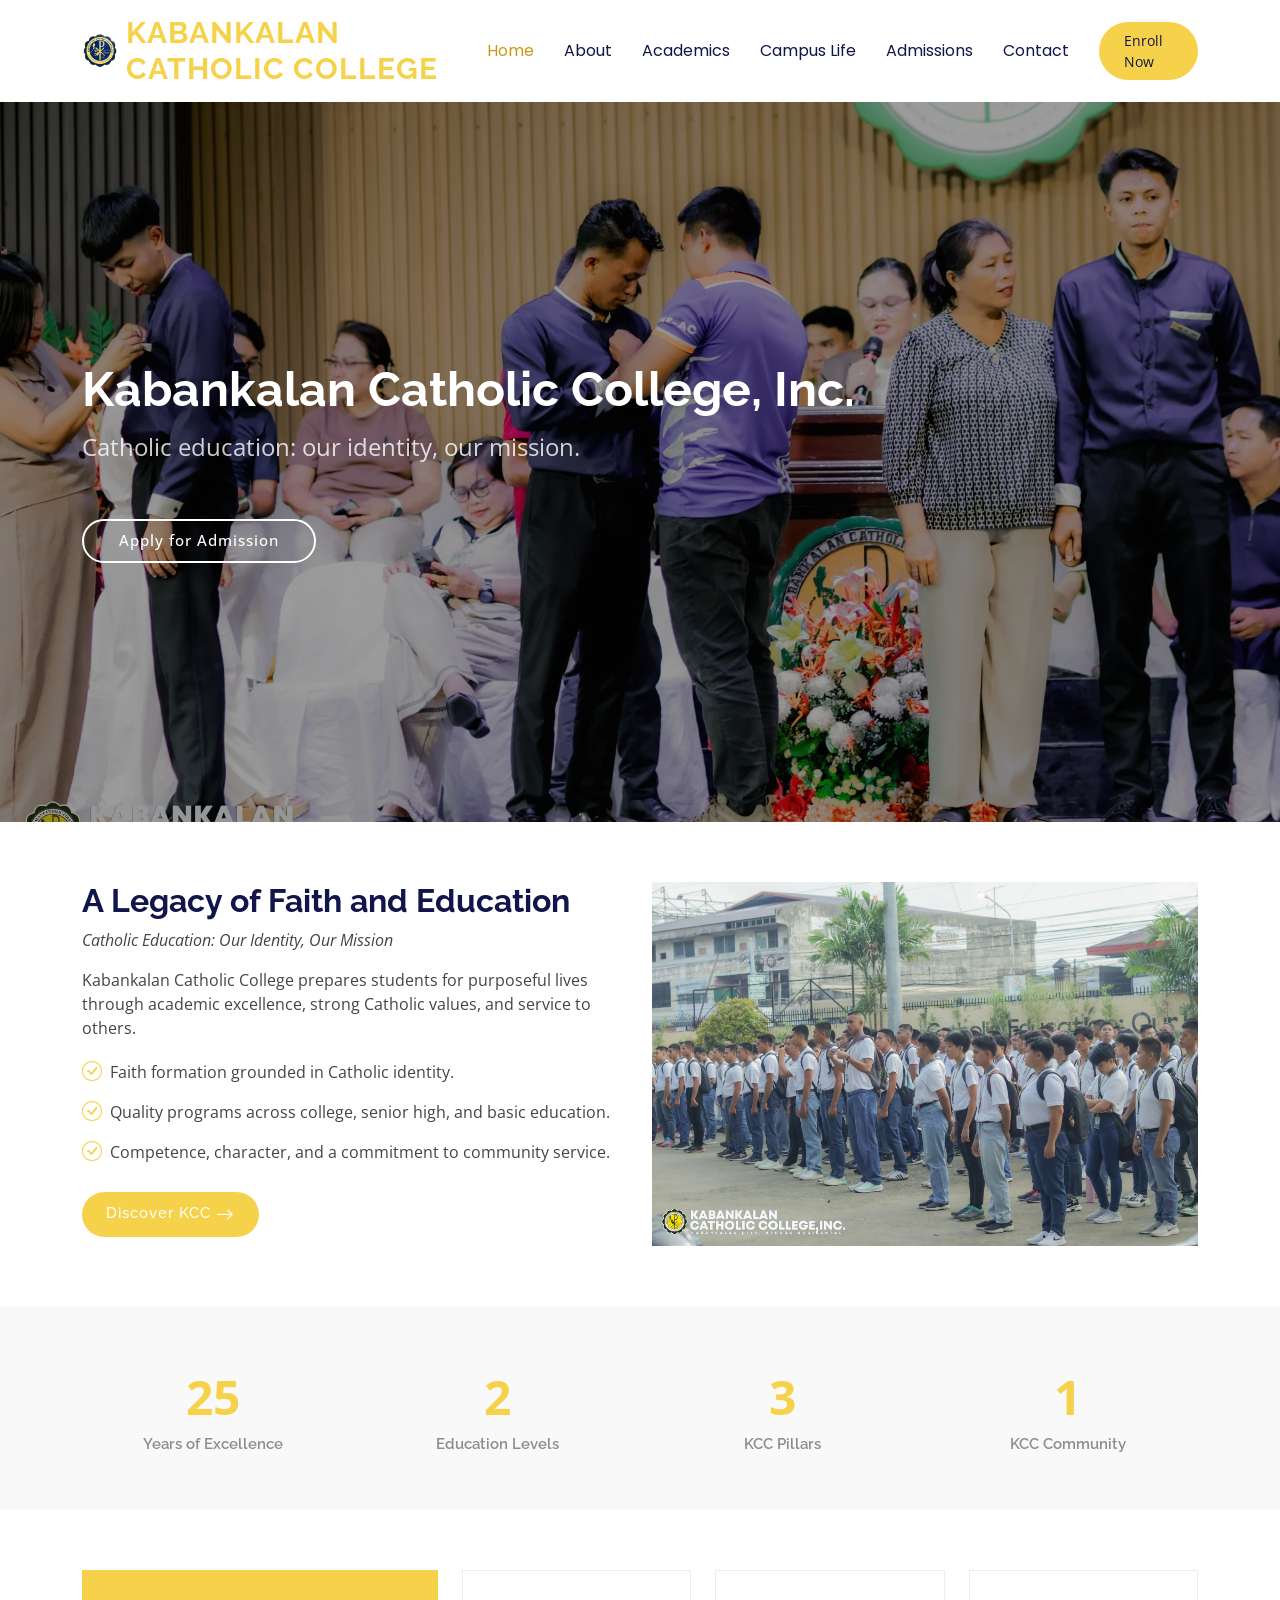
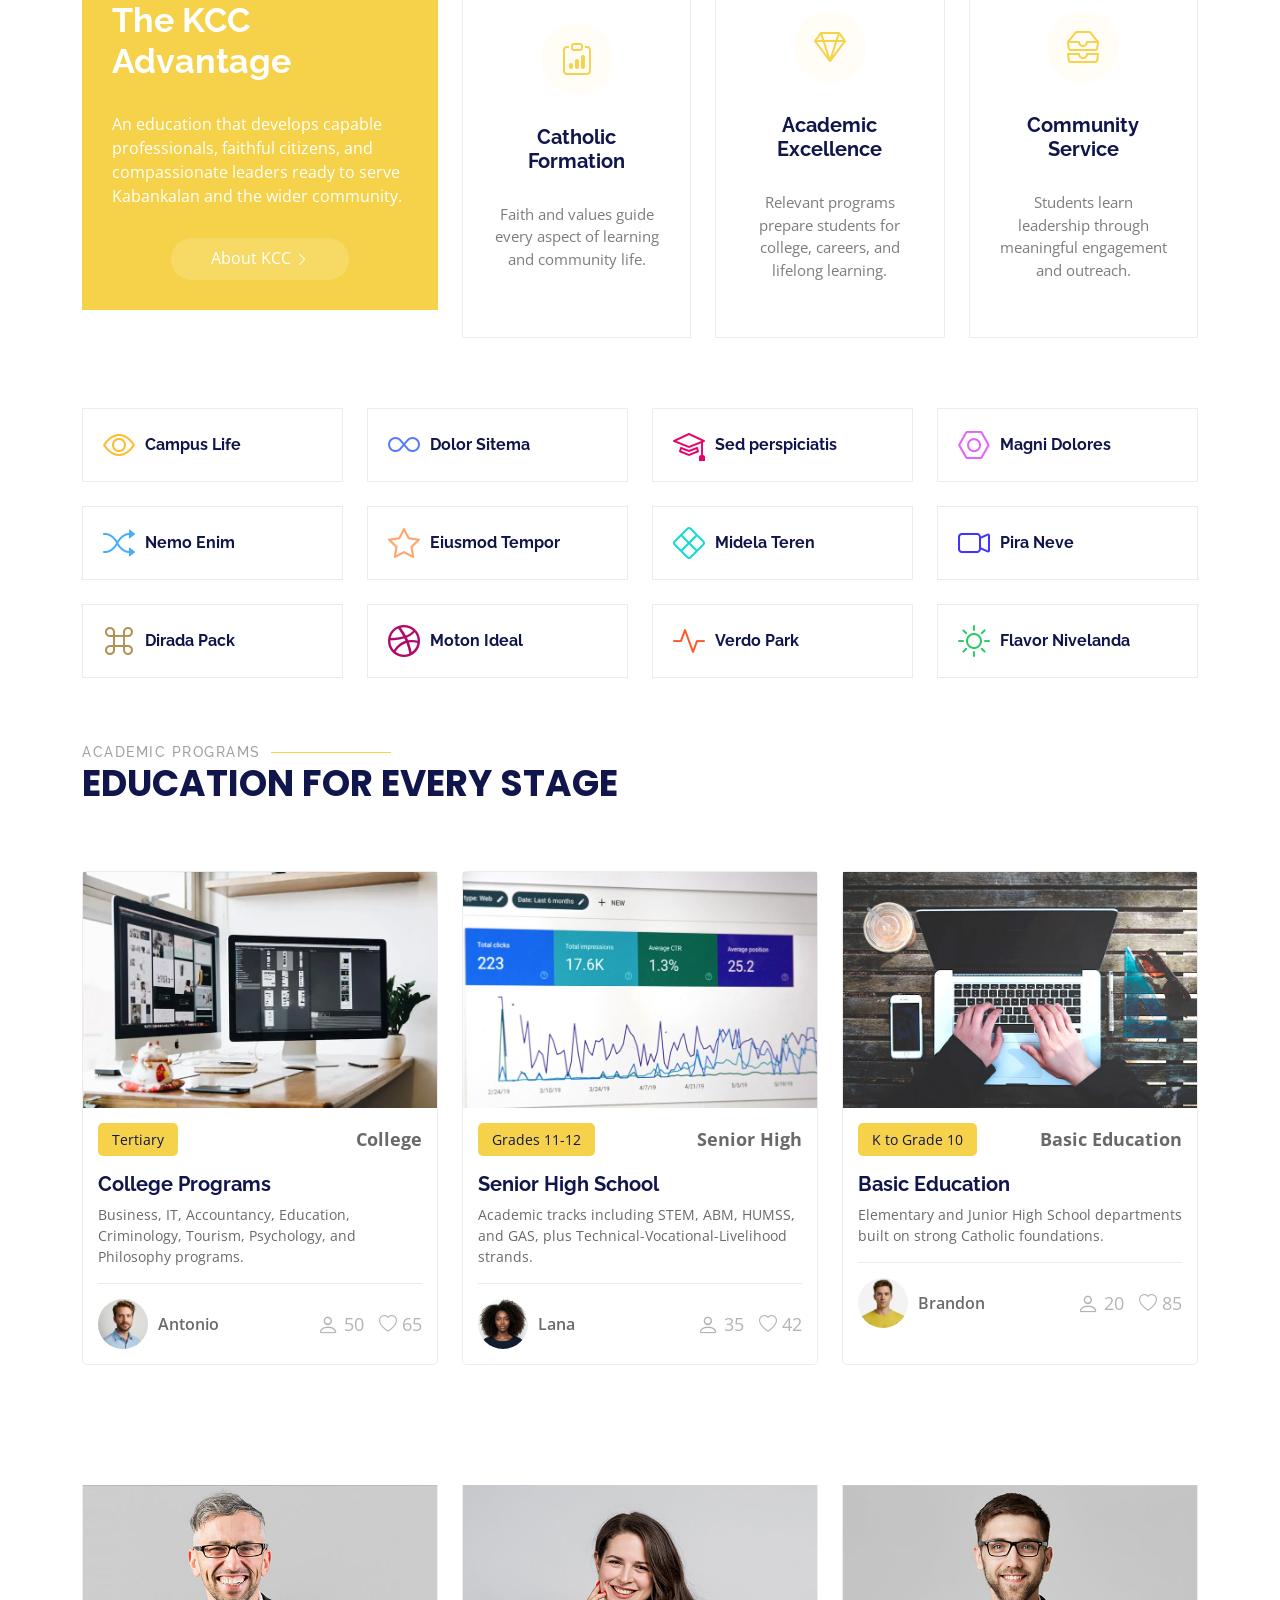
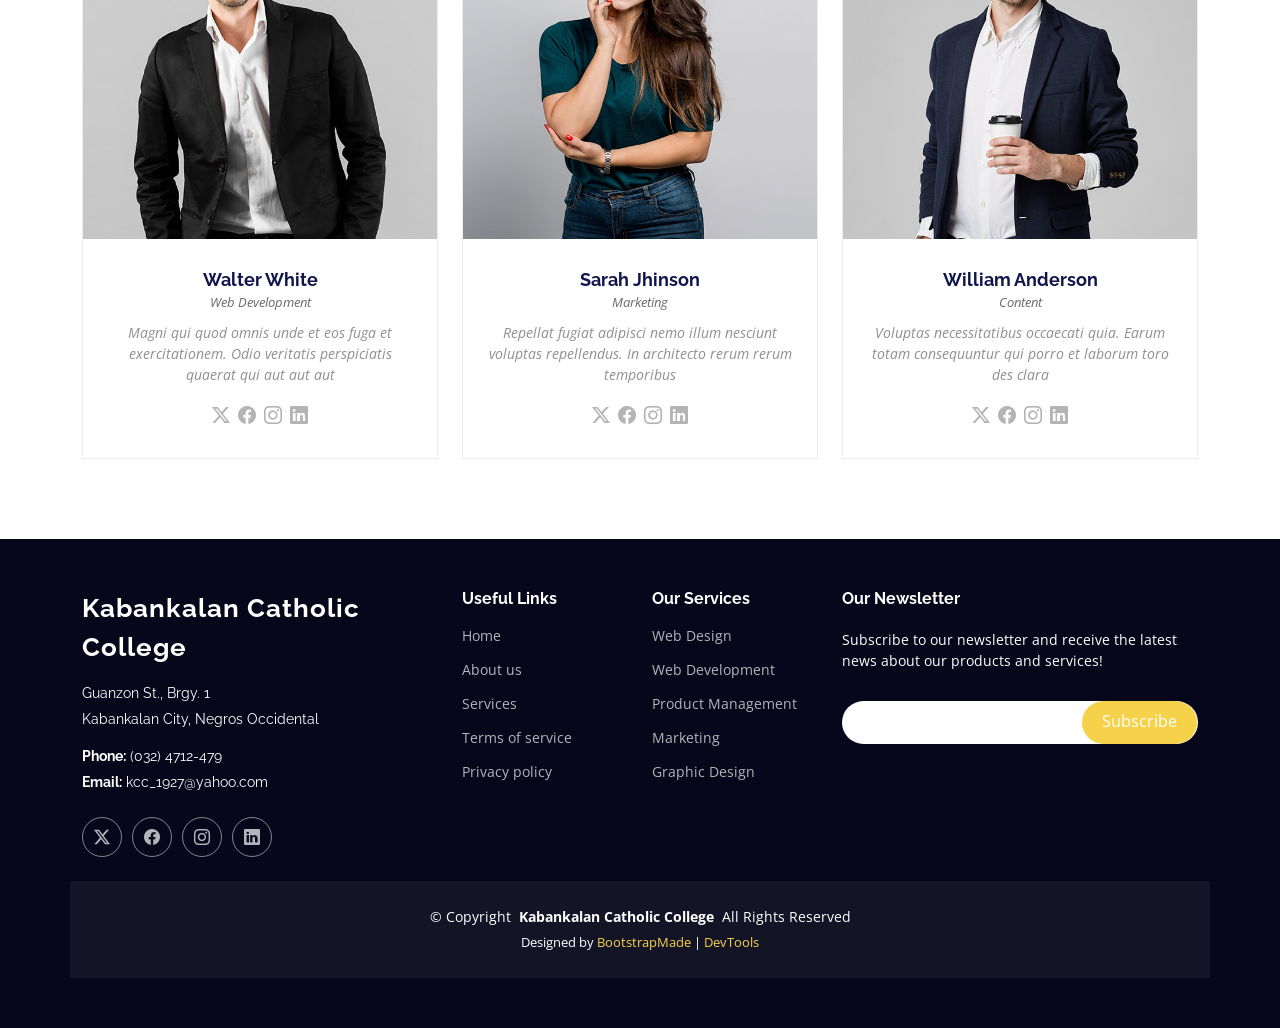
==== index.html @ 2c312f7f "Rename News and Admissions navigation items" ====
<!DOCTYPE html>
<html lang="en">

<head>
  <meta charset="utf-8">
  <meta content="width=device-width, initial-scale=1.0" name="viewport">
  <title>Kabankalan Catholic College, Inc.</title>
  <meta name="description" content="">
  <meta name="keywords" content="">

  <!-- Favicons -->
  <link href="assets/img/favicon.png" rel="icon">
  <link href="assets/img/apple-touch-icon.png" rel="apple-touch-icon">

  <!-- Fonts -->
  <link href="https://fonts.googleapis.com" rel="preconnect">
  <link href="https://fonts.gstatic.com" rel="preconnect" crossorigin>
  <link href="https://fonts.googleapis.com/css2?family=Open+Sans:ital,wght@0,300;0,400;0,500;0,600;0,700;0,800;1,300;1,400;1,500;1,600;1,700;1,800&family=Poppins:ital,wght@0,100;0,200;0,300;0,400;0,500;0,600;0,700;0,800;0,900;1,100;1,200;1,300;1,400;1,500;1,600;1,700;1,800;1,900&family=Raleway:ital,wght@0,100;0,200;0,300;0,400;0,500;0,600;0,700;0,800;0,900;1,100;1,200;1,300;1,400;1,500;1,600;1,700;1,800;1,900&display=swap" rel="stylesheet">

  <!-- Vendor CSS Files -->
  <link href="assets/vendor/bootstrap/css/bootstrap.min.css" rel="stylesheet">
  <link href="assets/vendor/bootstrap-icons/bootstrap-icons.css" rel="stylesheet">
  <link href="assets/vendor/aos/aos.css" rel="stylesheet">
  <link href="assets/vendor/glightbox/css/glightbox.min.css" rel="stylesheet">
  <link href="assets/vendor/swiper/swiper-bundle.min.css" rel="stylesheet">

  <!-- Main CSS File -->
  <link href="assets/css/main.css" rel="stylesheet">

  <!-- =======================================================
  * Template Name: Mentor
  * Template URL: https://bootstrapmade.com/mentor-free-education-bootstrap-theme/
  * Updated: Jul 07 2025 with Bootstrap v5.3.7
  * Author: BootstrapMade.com
  * License: https://bootstrapmade.com/license/
  ======================================================== -->
</head>

<body class="index-page">

  <header id="header" class="header d-flex align-items-center sticky-top">
    <div class="container-fluid container-xl position-relative d-flex align-items-center">

      <a href="index.html" class="logo d-flex align-items-center me-auto">
        <img src="assets/img/kcc/kcc-logo.png" alt="Kabankalan Catholic College logo">
        <h1 class="sitename">Kabankalan Catholic College</h1>
      </a>

      <nav id="navmenu" class="navmenu">
        <ul>
          <li><a href="index.html" class="active">Home<br></a></li>
          <li><a href="about.html">About</a></li>
          <li><a href="courses.html">Academics</a></li>
          <li><a href="trainers.html">Campus Life</a></li>
          <li><a href="events.html">Admissions</a></li>
          <li><a href="contact.html">Contact</a></li>
        </ul>
        <i class="mobile-nav-toggle d-xl-none bi bi-list"></i>
      </nav>

      <a class="btn-getstarted" href="https://kcc.wela.ph" target="_blank" rel="noopener">Enroll Now</a>

    </div>
  </header>

  <main class="main">

    <!-- Hero Section -->
    <section id="hero" class="hero section dark-background">

      <img src="assets/img/kcc/cmat-pinning.webp" alt="Kabankalan Catholic College academic event" data-aos="fade-in">

      <div class="container">
        <h2 data-aos="fade-up" data-aos-delay="100">Kabankalan Catholic College, Inc.</h2>
        <p data-aos="fade-up" data-aos-delay="200">Catholic education: our identity, our mission.</p>
        <div class="d-flex mt-4" data-aos="fade-up" data-aos-delay="300">
          <a href="https://kcc.wela.ph" target="_blank" rel="noopener" class="btn-get-started">Apply for Admission</a>
        </div>
      </div>

    </section><!-- /Hero Section -->

    <!-- About Section -->
    <section id="about" class="about section">

      <div class="container">

        <div class="row gy-4">

          <div class="col-lg-6 order-1 order-lg-2" data-aos="fade-up" data-aos-delay="100">
            <img src="assets/img/kcc/criminology-rites.webp" class="img-fluid" alt="KCC academic and community event">
          </div>

          <div class="col-lg-6 order-2 order-lg-1 content" data-aos="fade-up" data-aos-delay="200">
            <h3>A Legacy of Faith and Education</h3>
            <p class="fst-italic">
              Catholic Education: Our Identity, Our Mission
            </p>
            <p>
              Kabankalan Catholic College prepares students for purposeful lives through academic excellence, strong Catholic values, and service to others.
            </p>
            <ul>
              <li><i class="bi bi-check-circle"></i> <span>Faith formation grounded in Catholic identity.</span></li>
              <li><i class="bi bi-check-circle"></i> <span>Quality programs across college, senior high, and basic education.</span></li>
              <li><i class="bi bi-check-circle"></i> <span>Competence, character, and a commitment to community service.</span></li>
            </ul>
            <a href="about.html" class="read-more"><span>Discover KCC</span><i class="bi bi-arrow-right"></i></a>
          </div>

        </div>

      </div>

    </section><!-- /About Section -->

    <!-- Counts Section -->
    <section id="counts" class="section counts light-background">

      <div class="container" data-aos="fade-up" data-aos-delay="100">

        <div class="row gy-4">

          <div class="col-lg-3 col-md-6">
            <div class="stats-item text-center w-100 h-100">
              <span data-purecounter-start="0" data-purecounter-end="32" data-purecounter-duration="1" class="purecounter"></span>
              <p>Years of Excellence</p>
            </div>
          </div><!-- End Stats Item -->

          <div class="col-lg-3 col-md-6">
            <div class="stats-item text-center w-100 h-100">
              <span data-purecounter-start="0" data-purecounter-end="3" data-purecounter-duration="1" class="purecounter"></span>
              <p>Education Levels</p>
            </div>
          </div><!-- End Stats Item -->

          <div class="col-lg-3 col-md-6">
            <div class="stats-item text-center w-100 h-100">
              <span data-purecounter-start="0" data-purecounter-end="4" data-purecounter-duration="1" class="purecounter"></span>
              <p>KCC Pillars</p>
            </div>
          </div><!-- End Stats Item -->

          <div class="col-lg-3 col-md-6">
            <div class="stats-item text-center w-100 h-100">
              <span data-purecounter-start="0" data-purecounter-end="1" data-purecounter-duration="1" class="purecounter"></span>
              <p>KCC Community</p>
            </div>
          </div><!-- End Stats Item -->

        </div>

      </div>

    </section><!-- /Counts Section -->

    <!-- Why Us Section -->
    <section id="why-us" class="section why-us">

      <div class="container">

        <div class="row gy-4">

          <div class="col-lg-4" data-aos="fade-up" data-aos-delay="100">
            <div class="why-box">
              <h3>The KCC Advantage</h3>
              <p>
                An education that develops capable professionals, faithful citizens, and compassionate leaders ready to serve Kabankalan and the wider community.
              </p>
              <div class="text-center">
                <a href="about.html" class="more-btn"><span>About KCC</span> <i class="bi bi-chevron-right"></i></a>
              </div>
            </div>
          </div><!-- End Why Box -->

          <div class="col-lg-8 d-flex align-items-stretch">
            <div class="row gy-4" data-aos="fade-up" data-aos-delay="200">

              <div class="col-xl-4">
                <div class="icon-box d-flex flex-column justify-content-center align-items-center">
                  <i class="bi bi-clipboard-data"></i>
                  <h4>Catholic Formation</h4>
                  <p>Faith and values guide every aspect of learning and community life.</p>
                </div>
              </div><!-- End Icon Box -->

              <div class="col-xl-4" data-aos="fade-up" data-aos-delay="300">
                <div class="icon-box d-flex flex-column justify-content-center align-items-center">
                  <i class="bi bi-gem"></i>
                  <h4>Academic Excellence</h4>
                  <p>Relevant programs prepare students for college, careers, and lifelong learning.</p>
                </div>
              </div><!-- End Icon Box -->

              <div class="col-xl-4" data-aos="fade-up" data-aos-delay="400">
                <div class="icon-box d-flex flex-column justify-content-center align-items-center">
                  <i class="bi bi-inboxes"></i>
                  <h4>Community Service</h4>
                  <p>Students learn leadership through meaningful engagement and outreach.</p>
                </div>
              </div><!-- End Icon Box -->

            </div>
          </div>

        </div>

      </div>

    </section><!-- /Why Us Section -->

    <!-- Features Section -->
    <section id="features" class="features section">

      <div class="container">

        <div class="row gy-4">

          <div class="col-lg-3 col-md-4" data-aos="fade-up" data-aos-delay="100">
            <div class="features-item">
              <i class="bi bi-eye" style="color: #ffbb2c;"></i>
              <h3><a href="" class="stretched-link">Campus Life</a></h3>
            </div>
          </div><!-- End Feature Item -->

          <div class="col-lg-3 col-md-4" data-aos="fade-up" data-aos-delay="200">
            <div class="features-item">
              <i class="bi bi-infinity" style="color: #5578ff;"></i>
              <h3><a href="" class="stretched-link">Dolor Sitema</a></h3>
            </div>
          </div><!-- End Feature Item -->

          <div class="col-lg-3 col-md-4" data-aos="fade-up" data-aos-delay="300">
            <div class="features-item">
              <i class="bi bi-mortarboard" style="color: #e80368;"></i>
              <h3><a href="" class="stretched-link">Sed perspiciatis</a></h3>
            </div>
          </div><!-- End Feature Item -->

          <div class="col-lg-3 col-md-4" data-aos="fade-up" data-aos-delay="400">
            <div class="features-item">
              <i class="bi bi-nut" style="color: #e361ff;"></i>
              <h3><a href="" class="stretched-link">Magni Dolores</a></h3>
            </div>
          </div><!-- End Feature Item -->

          <div class="col-lg-3 col-md-4" data-aos="fade-up" data-aos-delay="500">
            <div class="features-item">
              <i class="bi bi-shuffle" style="color: #47aeff;"></i>
              <h3><a href="" class="stretched-link">Nemo Enim</a></h3>
            </div>
          </div><!-- End Feature Item -->

          <div class="col-lg-3 col-md-4" data-aos="fade-up" data-aos-delay="600">
            <div class="features-item">
              <i class="bi bi-star" style="color: #ffa76e;"></i>
              <h3><a href="" class="stretched-link">Eiusmod Tempor</a></h3>
            </div>
          </div><!-- End Feature Item -->

          <div class="col-lg-3 col-md-4" data-aos="fade-up" data-aos-delay="700">
            <div class="features-item">
              <i class="bi bi-x-diamond" style="color: #11dbcf;"></i>
              <h3><a href="" class="stretched-link">Midela Teren</a></h3>
            </div>
          </div><!-- End Feature Item -->

          <div class="col-lg-3 col-md-4" data-aos="fade-up" data-aos-delay="800">
            <div class="features-item">
              <i class="bi bi-camera-video" style="color: #4233ff;"></i>
              <h3><a href="" class="stretched-link">Pira Neve</a></h3>
            </div>
          </div><!-- End Feature Item -->

          <div class="col-lg-3 col-md-4" data-aos="fade-up" data-aos-delay="900">
            <div class="features-item">
              <i class="bi bi-command" style="color: #b2904f;"></i>
              <h3><a href="" class="stretched-link">Dirada Pack</a></h3>
            </div>
          </div><!-- End Feature Item -->

          <div class="col-lg-3 col-md-4" data-aos="fade-up" data-aos-delay="1000">
            <div class="features-item">
              <i class="bi bi-dribbble" style="color: #b20969;"></i>
              <h3><a href="" class="stretched-link">Moton Ideal</a></h3>
            </div>
          </div><!-- End Feature Item -->

          <div class="col-lg-3 col-md-4" data-aos="fade-up" data-aos-delay="1100">
            <div class="features-item">
              <i class="bi bi-activity" style="color: #ff5828;"></i>
              <h3><a href="" class="stretched-link">Verdo Park</a></h3>
            </div>
          </div><!-- End Feature Item -->

          <div class="col-lg-3 col-md-4" data-aos="fade-up" data-aos-delay="1200">
            <div class="features-item">
              <i class="bi bi-brightness-high" style="color: #29cc61;"></i>
              <h3><a href="" class="stretched-link">Flavor Nivelanda</a></h3>
            </div>
          </div><!-- End Feature Item -->

        </div>

      </div>

    </section><!-- /Features Section -->

    <!-- Courses Section -->
    <section id="courses" class="courses section">

      <!-- Section Title -->
      <div class="container section-title" data-aos="fade-up">
        <h2>Academic Programs</h2>
        <p>Education for Every Stage</p>
      </div><!-- End Section Title -->

      <div class="container">

        <div class="row">

          <div class="col-lg-4 col-md-6 d-flex align-items-stretch" data-aos="zoom-in" data-aos-delay="100">
            <div class="course-item">
              <img src="assets/img/course/course-1.webp" class="img-fluid" alt="...">
              <div class="course-content">
                <div class="d-flex justify-content-between align-items-center mb-3">
                  <p class="category">Tertiary</p>
                  <p class="price">College</p>
                </div>

                <h3><a href="courses.html">College Programs</a></h3>
                <p class="description">Business, IT, Accountancy, Education, Criminology, Tourism, Psychology, and Philosophy programs.</p>
                <div class="trainer d-flex justify-content-between align-items-center">
                  <div class="trainer-profile d-flex align-items-center">
                    <img src="assets/img/person/person-m-7.webp" class="img-fluid" alt="">
                    <a href="" class="trainer-link">Antonio</a>
                  </div>
                  <div class="trainer-rank d-flex align-items-center">
                    <i class="bi bi-person user-icon"></i>&nbsp;50
                    &nbsp;&nbsp;
                    <i class="bi bi-heart heart-icon"></i>&nbsp;65
                  </div>
                </div>
              </div>
            </div>
          </div> <!-- End Course Item-->

          <div class="col-lg-4 col-md-6 d-flex align-items-stretch mt-4 mt-md-0" data-aos="zoom-in" data-aos-delay="200">
            <div class="course-item">
              <img src="assets/img/course/course-2.webp" class="img-fluid" alt="...">
              <div class="course-content">
                <div class="d-flex justify-content-between align-items-center mb-3">
                  <p class="category">Grades 11-12</p>
                  <p class="price">Senior High</p>
                </div>

                <h3><a href="courses.html">Senior High School</a></h3>
                <p class="description">Academic tracks including STEM, ABM, HUMSS, and GAS, plus Technical-Vocational-Livelihood strands.</p>
                <div class="trainer d-flex justify-content-between align-items-center">
                  <div class="trainer-profile d-flex align-items-center">
                    <img src="assets/img/person/person-f-14.webp" class="img-fluid" alt="">
                    <a href="" class="trainer-link">Lana</a>
                  </div>
                  <div class="trainer-rank d-flex align-items-center">
                    <i class="bi bi-person user-icon"></i>&nbsp;35
                    &nbsp;&nbsp;
                    <i class="bi bi-heart heart-icon"></i>&nbsp;42
                  </div>
                </div>
              </div>
            </div>
          </div> <!-- End Course Item-->

          <div class="col-lg-4 col-md-6 d-flex align-items-stretch mt-4 mt-lg-0" data-aos="zoom-in" data-aos-delay="300">
            <div class="course-item">
              <img src="assets/img/course/course-3.webp" class="img-fluid" alt="...">
              <div class="course-content">
                <div class="d-flex justify-content-between align-items-center mb-3">
                  <p class="category">K to Grade 10</p>
                  <p class="price">Basic Education</p>
                </div>

                <h3><a href="courses.html">Basic Education</a></h3>
                <p class="description">Elementary and Junior High School departments built on strong Catholic foundations.</p>
                <div class="trainer d-flex justify-content-between align-items-center">
                  <div class="trainer-profile d-flex align-items-center">
                    <img src="assets/img/person/person-m-12.webp" class="img-fluid" alt="">
                    <a href="" class="trainer-link">Brandon</a>
                  </div>
                  <div class="trainer-rank d-flex align-items-center">
                    <i class="bi bi-person user-icon"></i>&nbsp;20
                    &nbsp;&nbsp;
                    <i class="bi bi-heart heart-icon"></i>&nbsp;85
                  </div>
                </div>
              </div>
            </div>
          </div> <!-- End Course Item-->

        </div>

      </div>

    </section><!-- /Courses Section -->

    <!-- Trainers Index Section -->
    <section id="trainers-index" class="section trainers-index">

      <div class="container">

        <div class="row">

          <div class="col-lg-4 col-md-6 d-flex" data-aos="fade-up" data-aos-delay="100">
            <div class="member">
              <img src="assets/img/trainers/trainer-1.jpg" class="img-fluid" alt="">
              <div class="member-content">
                <h4>Walter White</h4>
                <span>Web Development</span>
                <p>
                  Magni qui quod omnis unde et eos fuga et exercitationem. Odio veritatis perspiciatis quaerat qui aut aut aut
                </p>
                <div class="social">
                  <a href=""><i class="bi bi-twitter-x"></i></a>
                  <a href=""><i class="bi bi-facebook"></i></a>
                  <a href=""><i class="bi bi-instagram"></i></a>
                  <a href=""><i class="bi bi-linkedin"></i></a>
                </div>
              </div>
            </div>
          </div><!-- End Team Member -->

          <div class="col-lg-4 col-md-6 d-flex" data-aos="fade-up" data-aos-delay="200">
            <div class="member">
              <img src="assets/img/trainers/trainer-2.jpg" class="img-fluid" alt="">
              <div class="member-content">
                <h4>Sarah Jhinson</h4>
                <span>Marketing</span>
                <p>
                  Repellat fugiat adipisci nemo illum nesciunt voluptas repellendus. In architecto rerum rerum temporibus
                </p>
                <div class="social">
                  <a href=""><i class="bi bi-twitter-x"></i></a>
                  <a href=""><i class="bi bi-facebook"></i></a>
                  <a href=""><i class="bi bi-instagram"></i></a>
                  <a href=""><i class="bi bi-linkedin"></i></a>
                </div>
              </div>
            </div>
          </div><!-- End Team Member -->

          <div class="col-lg-4 col-md-6 d-flex" data-aos="fade-up" data-aos-delay="300">
            <div class="member">
              <img src="assets/img/trainers/trainer-3.jpg" class="img-fluid" alt="">
              <div class="member-content">
                <h4>William Anderson</h4>
                <span>Content</span>
                <p>
                  Voluptas necessitatibus occaecati quia. Earum totam consequuntur qui porro et laborum toro des clara
                </p>
                <div class="social">
                  <a href=""><i class="bi bi-twitter-x"></i></a>
                  <a href=""><i class="bi bi-facebook"></i></a>
                  <a href=""><i class="bi bi-instagram"></i></a>
                  <a href=""><i class="bi bi-linkedin"></i></a>
                </div>
              </div>
            </div>
          </div><!-- End Team Member -->

        </div>

      </div>

    </section><!-- /Trainers Index Section -->

  </main>

  <footer id="footer" class="footer position-relative light-background">

    <div class="container footer-top">
      <div class="row gy-4">
        <div class="col-lg-4 col-md-6 footer-about">
          <a href="index.html" class="logo d-flex align-items-center">
            <span class="sitename">Kabankalan Catholic College</span>
          </a>
          <div class="footer-contact pt-3">
            <p>Guanzon St., Brgy. 1</p>
            <p>Kabankalan City, Negros Occidental</p>
            <p class="mt-3"><strong>Phone:</strong> <span>(032) 4712-479</span></p>
            <p><strong>Email:</strong> <span>kcc_1927@yahoo.com</span></p>
          </div>
          <div class="social-links d-flex mt-4">
            <a href=""><i class="bi bi-twitter-x"></i></a>
            <a href=""><i class="bi bi-facebook"></i></a>
            <a href=""><i class="bi bi-instagram"></i></a>
            <a href=""><i class="bi bi-linkedin"></i></a>
          </div>
        </div>

        <div class="col-lg-2 col-md-3 footer-links">
          <h4>Useful Links</h4>
          <ul>
            <li><a href="#">Home</a></li>
            <li><a href="#">About us</a></li>
            <li><a href="#">Services</a></li>
            <li><a href="#">Terms of service</a></li>
            <li><a href="#">Privacy policy</a></li>
          </ul>
        </div>

        <div class="col-lg-2 col-md-3 footer-links">
          <h4>Our Services</h4>
          <ul>
            <li><a href="#">Web Design</a></li>
            <li><a href="#">Web Development</a></li>
            <li><a href="#">Product Management</a></li>
            <li><a href="#">Marketing</a></li>
            <li><a href="#">Graphic Design</a></li>
          </ul>
        </div>

        <div class="col-lg-4 col-md-12 footer-newsletter">
          <h4>Our Newsletter</h4>
          <p>Subscribe to our newsletter and receive the latest news about our products and services!</p>
          <form action="#" method="post" class="email-form">
            <div class="newsletter-form"><input type="email" name="email"><input type="submit" value="Subscribe"></div>
            <div class="loading">Loading</div>
            <div class="error-message"></div>
            <div class="sent-message">Your subscription request has been sent. Thank you!</div>
          </form>
        </div>

      </div>
    </div>

    <div class="container copyright text-center mt-4">
      <p>© <span>Copyright</span> <strong class="px-1 sitename">Kabankalan Catholic College</strong> <span>All Rights Reserved</span></p>
      <div class="credits">
        <!-- All the links in the footer should remain intact. -->
        <!-- You can delete the links only if you've purchased the pro version. -->
        <!-- Licensing information: https://bootstrapmade.com/license/ -->
        Designed by <a href="https://bootstrapmade.com/">BootstrapMade</a> | <a href="https://bootstrapmade.com/tools/">DevTools</a>
      </div>
    </div>

  </footer>

  <!-- Scroll Top -->
  <a href="#" id="scroll-top" class="scroll-top d-flex align-items-center justify-content-center"><i class="bi bi-arrow-up-short"></i></a>

  <!-- Preloader -->
  <div id="preloader"></div>

  <!-- Vendor JS Files -->
  <script src="assets/vendor/bootstrap/js/bootstrap.bundle.min.js"></script>
  <script src="assets/vendor/aos/aos.js"></script>
  <script src="assets/vendor/glightbox/js/glightbox.min.js"></script>
  <script src="assets/vendor/purecounter/purecounter_vanilla.js"></script>
  <script src="assets/vendor/swiper/swiper-bundle.min.js"></script>

  <!-- Main JS File -->
  <script src="assets/js/main.js"></script>

</body>

</html>
---- assets/css/main.css ----
/**
* Template Name: Mentor
* Template URL: https://bootstrapmade.com/mentor-free-education-bootstrap-theme/
* Updated: Jul 07 2025 with Bootstrap v5.3.7
* Author: BootstrapMade.com
* License: https://bootstrapmade.com/license/
*/

/*--------------------------------------------------------------
# Font & Color Variables
# Help: https://bootstrapmade.com/color-system/
--------------------------------------------------------------*/
/* Fonts */
:root {
  --default-font: "Open Sans",  system-ui, -apple-system, "Segoe UI", Roboto, "Helvetica Neue", Arial, "Noto Sans", "Liberation Sans", sans-serif, "Apple Color Emoji", "Segoe UI Emoji", "Segoe UI Symbol", "Noto Color Emoji";
  --heading-font: "Raleway",  sans-serif;
  --nav-font: "Poppins",  sans-serif;
}

/* Global Colors - The following color variables are used throughout the website. Updating them here will change the color scheme of the entire website */
:root { 
  --background-color: #ffffff; /* Background color for the entire website, including individual sections */
  --default-color: #444444; /* Default color used for the majority of the text content across the entire website */
  --heading-color: #10154c; /* Deep navy headings inspired by the Kabankalan Catholic College theme */
  --accent-color: #f6d24b; /* Warm gold accent used for highlights, buttons, and links */
  --surface-color: #ffffff; /* The surface color is used as a background of boxed elements within sections, such as cards, icon boxes, or other elements that require a visual separation from the global background. */
  --contrast-color: #ffffff; /* Contrast color for text, ensuring readability against backgrounds of accent, heading, or default colors. */
}

/* Nav Menu Colors - The following color variables are used specifically for the navigation menu. They are separate from the global colors to allow for more customization options */
:root {
  --nav-color: #10154c;  /* The default color of the main navmenu links */
  --nav-hover-color: #c79a16; /* Applied to main navmenu links when they are hovered over or active */
  --nav-mobile-background-color: #ffffff; /* Used as the background color for mobile navigation menu */
  --nav-dropdown-background-color: #ffffff; /* Used as the background color for dropdown items that appear when hovering over primary navigation items */
  --nav-dropdown-color: #10154c; /* Used for navigation links of the dropdown items in the navigation menu. */
  --nav-dropdown-hover-color: #c79a16; /* Similar to --nav-hover-color, this color is applied to dropdown navigation links when they are hovered over. */
}

/* Color Presets - These classes override global colors when applied to any section or element, providing reuse of the sam color scheme. */

.light-background {
  --background-color: #f9f9f9;
  --surface-color: #ffffff;
}

.dark-background {
  --background-color: #060606;
  --default-color: #ffffff;
  --heading-color: #ffffff;
  --surface-color: #252525;
  --contrast-color: #ffffff;
}

/* Smooth scroll */
:root {
  scroll-behavior: smooth;
}

/*--------------------------------------------------------------
# General Styling & Shared Classes
--------------------------------------------------------------*/
body {
  color: var(--default-color);
  background-color: var(--background-color);
  font-family: var(--default-font);
}

a {
  color: var(--accent-color);
  text-decoration: none;
  transition: 0.3s;
}

a:hover {
  color: color-mix(in srgb, var(--accent-color), transparent 25%);
  text-decoration: none;
}

h1,
h2,
h3,
h4,
h5,
h6 {
  color: var(--heading-color);
  font-family: var(--heading-font);
}

/* Email Form Messages
------------------------------*/
.email-form .error-message {
  display: none;
  background: #df1529;
  color: #ffffff;
  text-align: left;
  padding: 15px;
  margin-bottom: 24px;
  font-weight: 600;
}

.email-form .sent-message {
  display: none;
  color: #ffffff;
  background: #059652;
  text-align: center;
  padding: 15px;
  margin-bottom: 24px;
  font-weight: 600;
}

.email-form .loading {
  display: none;
  background: var(--surface-color);
  text-align: center;
  padding: 15px;
  margin-bottom: 24px;
}

.email-form .loading:before {
  content: "";
  display: inline-block;
  border-radius: 50%;
  width: 24px;
  height: 24px;
  margin: 0 10px -6px 0;
  border: 3px solid var(--accent-color);
  border-top-color: var(--surface-color);
  animation: email-form-loading 1s linear infinite;
}

@keyframes email-form-loading {
  0% {
    transform: rotate(0deg);
  }

  100% {
    transform: rotate(360deg);
  }
}

/* Pulsating Play Button
------------------------------*/
.pulsating-play-btn {
  width: 94px;
  height: 94px;
  background: radial-gradient(var(--accent-color) 50%, color-mix(in srgb, var(--accent-color), transparent 75%) 52%);
  border-radius: 50%;
  display: block;
  position: relative;
  overflow: hidden;
}

.pulsating-play-btn:before {
  content: "";
  position: absolute;
  width: 120px;
  height: 120px;
  animation-delay: 0s;
  animation: pulsate-play-btn 2s;
  animation-direction: forwards;
  animation-iteration-count: infinite;
  animation-timing-function: steps;
  opacity: 1;
  border-radius: 50%;
  border: 5px solid color-mix(in srgb, var(--accent-color), transparent 30%);
  top: -15%;
  left: -15%;
  background: rgba(198, 16, 0, 0);
}

.pulsating-play-btn:after {
  content: "";
  position: absolute;
  left: 50%;
  top: 50%;
  transform: translateX(-40%) translateY(-50%);
  width: 0;
  height: 0;
  border-top: 10px solid transparent;
  border-bottom: 10px solid transparent;
  border-left: 15px solid #fff;
  z-index: 100;
  transition: all 400ms cubic-bezier(0.55, 0.055, 0.675, 0.19);
}

.pulsating-play-btn:hover:before {
  content: "";
  position: absolute;
  left: 50%;
  top: 50%;
  transform: translateX(-40%) translateY(-50%);
  width: 0;
  height: 0;
  border: none;
  border-top: 10px solid transparent;
  border-bottom: 10px solid transparent;
  border-left: 15px solid #fff;
  z-index: 200;
  animation: none;
  border-radius: 0;
}

.pulsating-play-btn:hover:after {
  border-left: 15px solid var(--accent-color);
  transform: scale(20);
}

@keyframes pulsate-play-btn {
  0% {
    transform: scale(0.6, 0.6);
    opacity: 1;
  }

  100% {
    transform: scale(1, 1);
    opacity: 0;
  }
}

/*--------------------------------------------------------------
# Global Header
--------------------------------------------------------------*/
.header {
  color: var(--default-color);
  background-color: var(--background-color);
  padding: 15px 0;
  transition: all 0.5s;
  z-index: 997;
}

.header .logo {
  line-height: 1;
}

.header .logo img {
  max-height: 36px;
  margin-right: 8px;
}

.header .logo h1 {
  font-weight: 700;
  font-size: 30px;
  margin: 0;
  letter-spacing: 1px;
  text-transform: uppercase;
  color: var(--accent-color);
}

.header .btn-getstarted,
.header .btn-getstarted:focus {
  color: #10154c;
  background: var(--accent-color);
  font-size: 14px;
  padding: 8px 25px;
  margin: 0 0 0 30px;
  border-radius: 50px;
  transition: 0.3s;
}

.header .btn-getstarted:hover,
.header .btn-getstarted:focus:hover {
  color: var(--contrast-color);
  background: color-mix(in srgb, var(--accent-color), transparent 15%);
}

@media (max-width: 1200px) {
  .header .logo {
    order: 1;
  }

  .header .btn-getstarted {
    order: 2;
    margin: 0 15px 0 0;
    padding: 6px 15px;
  }

  .header .navmenu {
    order: 3;
  }
}

.scrolled .header {
  box-shadow: 0px 0 18px rgba(0, 0, 0, 0.1);
}

/*--------------------------------------------------------------
# Navigation Menu
--------------------------------------------------------------*/
/* Navmenu - Desktop */
@media (min-width: 1200px) {
  .navmenu {
    padding: 0;
  }

  .navmenu ul {
    margin: 0;
    padding: 0;
    display: flex;
    list-style: none;
    align-items: center;
  }

  .navmenu li {
    position: relative;
  }

  .navmenu a,
  .navmenu a:focus {
    color: var(--nav-color);
    padding: 18px 15px;
    font-size: 16px;
    font-family: var(--nav-font);
    font-weight: 400;
    display: flex;
    align-items: center;
    justify-content: space-between;
    white-space: nowrap;
    transition: 0.3s;
  }

  .navmenu a i,
  .navmenu a:focus i {
    font-size: 12px;
    line-height: 0;
    margin-left: 5px;
    transition: 0.3s;
  }

  .navmenu li:last-child a {
    padding-right: 0;
  }

  .navmenu li:hover>a,
  .navmenu .active,
  .navmenu .active:focus {
    color: var(--nav-hover-color);
  }

  .navmenu .dropdown ul {
    margin: 0;
    padding: 10px 0;
    background: var(--nav-dropdown-background-color);
    display: block;
    position: absolute;
    visibility: hidden;
    left: 14px;
    top: 130%;
    opacity: 0;
    transition: 0.3s;
    border-radius: 4px;
    z-index: 99;
    box-shadow: 0px 0px 30px rgba(0, 0, 0, 0.1);
  }

  .navmenu .dropdown ul li {
    min-width: 200px;
  }

  .navmenu .dropdown ul a {
    padding: 10px 20px;
    font-size: 15px;
    text-transform: none;
    color: var(--nav-dropdown-color);
  }

  .navmenu .dropdown ul a i {
    font-size: 12px;
  }

  .navmenu .dropdown ul a:hover,
  .navmenu .dropdown ul .active:hover,
  .navmenu .dropdown ul li:hover>a {
    color: var(--nav-dropdown-hover-color);
  }

  .navmenu .dropdown:hover>ul {
    opacity: 1;
    top: 100%;
    visibility: visible;
  }

  .navmenu .dropdown .dropdown ul {
    top: 0;
    left: -90%;
    visibility: hidden;
  }

  .navmenu .dropdown .dropdown:hover>ul {
    opacity: 1;
    top: 0;
    left: -100%;
    visibility: visible;
  }
}

/* Navmenu - Mobile */
@media (max-width: 1199px) {
  .mobile-nav-toggle {
    color: var(--nav-color);
    font-size: 28px;
    line-height: 0;
    margin-right: 10px;
    cursor: pointer;
    transition: color 0.3s;
  }

  .navmenu {
    padding: 0;
    z-index: 9997;
  }

  .navmenu ul {
    display: none;
    list-style: none;
    position: absolute;
    inset: 60px 20px 20px 20px;
    padding: 10px 0;
    margin: 0;
    border-radius: 6px;
    background-color: var(--nav-mobile-background-color);
    border: 1px solid color-mix(in srgb, var(--default-color), transparent 90%);
    box-shadow: none;
    overflow-y: auto;
    transition: 0.3s;
    z-index: 9998;
  }

  .navmenu a,
  .navmenu a:focus {
    color: var(--nav-dropdown-color);
    padding: 10px 20px;
    font-family: var(--nav-font);
    font-size: 17px;
    font-weight: 500;
    display: flex;
    align-items: center;
    justify-content: space-between;
    white-space: nowrap;
    transition: 0.3s;
  }

  .navmenu a i,
  .navmenu a:focus i {
    font-size: 12px;
    line-height: 0;
    margin-left: 5px;
    width: 30px;
    height: 30px;
    display: flex;
    align-items: center;
    justify-content: center;
    border-radius: 50%;
    transition: 0.3s;
    background-color: color-mix(in srgb, var(--accent-color), transparent 90%);
  }

  .navmenu a i:hover,
  .navmenu a:focus i:hover {
    background-color: var(--accent-color);
    color: var(--contrast-color);
  }

  .navmenu a:hover,
  .navmenu .active,
  .navmenu .active:focus {
    color: var(--nav-dropdown-hover-color);
  }

  .navmenu .active i,
  .navmenu .active:focus i {
    background-color: var(--accent-color);
    color: var(--contrast-color);
    transform: rotate(180deg);
  }

  .navmenu .dropdown ul {
    position: static;
    display: none;
    z-index: 99;
    padding: 10px 0;
    margin: 10px 20px;
    background-color: var(--nav-dropdown-background-color);
    transition: all 0.5s ease-in-out;
  }

  .navmenu .dropdown ul ul {
    background-color: rgba(33, 37, 41, 0.1);
  }

  .navmenu .dropdown>.dropdown-active {
    display: block;
    background-color: rgba(33, 37, 41, 0.03);
  }

  .mobile-nav-active {
    overflow: hidden;
  }

  .mobile-nav-active .mobile-nav-toggle {
    color: #fff;
    position: absolute;
    font-size: 32px;
    top: 15px;
    right: 15px;
    margin-right: 0;
    z-index: 9999;
  }

  .mobile-nav-active .navmenu {
    position: fixed;
    overflow: hidden;
    inset: 0;
    background: rgba(33, 37, 41, 0.8);
    transition: 0.3s;
  }

  .mobile-nav-active .navmenu>ul {
    display: block;
  }
}

/*--------------------------------------------------------------
# Global Footer
--------------------------------------------------------------*/
.footer {
  --default-color: #ffffff;
  --heading-color: #ffffff;
  color: var(--default-color);
  background-color: #06071a;
  font-size: 14px;
  padding-bottom: 50px;
  position: relative;
}

.footer .footer-top {
  padding-top: 50px;
}

.footer .footer-about .logo {
  margin-bottom: 0;
}

.footer .footer-about .logo img {
  max-height: 40px;
  margin-right: 6px;
}

.footer .footer-about .logo span {
  font-size: 26px;
  font-weight: 700;
  letter-spacing: 1px;
  font-family: var(--heading-font);
  color: var(--heading-color);
}

.footer .footer-about p {
  font-size: 14px;
  font-family: var(--heading-font);
}

.footer .social-links a {
  display: flex;
  align-items: center;
  justify-content: center;
  width: 40px;
  height: 40px;
  border-radius: 50%;
  border: 1px solid color-mix(in srgb, var(--default-color), transparent 50%);
  font-size: 16px;
  color: color-mix(in srgb, var(--default-color), transparent 30%);
  margin-right: 10px;
  transition: 0.3s;
}

.footer .social-links a:hover {
  color: var(--accent-color);
  border-color: var(--accent-color);
}

.footer h4 {
  font-size: 16px;
  font-weight: bold;
  position: relative;
  padding-bottom: 12px;
}

.footer .footer-links {
  margin-bottom: 30px;
}

.footer .footer-links ul {
  list-style: none;
  padding: 0;
  margin: 0;
}

.footer .footer-links ul i {
  padding-right: 2px;
  font-size: 12px;
  line-height: 0;
}

.footer .footer-links ul li {
  padding: 10px 0;
  display: flex;
  align-items: center;
}

.footer .footer-links ul li:first-child {
  padding-top: 0;
}

.footer .footer-links ul a {
  color: color-mix(in srgb, var(--default-color), transparent 30%);
  display: inline-block;
  line-height: 1;
}

.footer .footer-links ul a:hover {
  color: var(--accent-color);
}

.footer .footer-contact p {
  margin-bottom: 5px;
}

.footer .footer-newsletter .newsletter-form {
  margin-top: 30px;
  margin-bottom: 15px;
  padding: 6px 8px;
  position: relative;
  border-radius: 50px;
  border: 1px solid color-mix(in srgb, var(--default-color), transparent 80%);
  display: flex;
  background-color: var(--surface-color);
  transition: 0.3s;
}

.footer .footer-newsletter .newsletter-form:focus-within {
  border-color: var(--accent-color);
}

.footer .footer-newsletter .newsletter-form input[type=email] {
  border: 0;
  padding: 4px 8px;
  width: 100%;
  background-color: var(--surface-color);
  color: var(--default-color);
}

.footer .footer-newsletter .newsletter-form input[type=email]:focus-visible {
  outline: none;
}

.footer .footer-newsletter .newsletter-form input[type=submit] {
  border: 0;
  font-size: 16px;
  padding: 0 20px 2px 20px;
  margin: -7px -8px -7px 0;
  background: var(--accent-color);
  color: var(--contrast-color);
  transition: 0.3s;
  border-radius: 50px;
}

.footer .footer-newsletter .newsletter-form input[type=submit]:hover {
  background: color-mix(in srgb, var(--accent-color), transparent 20%);
}

.footer .copyright {
  padding-top: 25px;
  padding-bottom: 25px;
  background-color: color-mix(in srgb, var(--default-color), transparent 95%);
}

.footer .copyright p {
  margin-bottom: 0;
}

.footer .credits {
  margin-top: 6px;
  font-size: 13px;
}

/*--------------------------------------------------------------
# Preloader
--------------------------------------------------------------*/
#preloader {
  position: fixed;
  inset: 0;
  z-index: 999999;
  overflow: hidden;
  background: var(--background-color);
  transition: all 0.6s ease-out;
}

#preloader:before {
  content: "";
  position: fixed;
  top: calc(50% - 30px);
  left: calc(50% - 30px);
  border: 6px solid #ffffff;
  border-color: var(--accent-color) transparent var(--accent-color) transparent;
  border-radius: 50%;
  width: 60px;
  height: 60px;
  animation: animate-preloader 1.5s linear infinite;
}

@keyframes animate-preloader {
  0% {
    transform: rotate(0deg);
  }

  100% {
    transform: rotate(360deg);
  }
}

/*--------------------------------------------------------------
# Scroll Top Button
--------------------------------------------------------------*/
.scroll-top {
  position: fixed;
  visibility: hidden;
  opacity: 0;
  right: 15px;
  bottom: -15px;
  z-index: 99999;
  background-color: var(--accent-color);
  width: 44px;
  height: 44px;
  border-radius: 50px;
  transition: all 0.4s;
}

.scroll-top i {
  font-size: 24px;
  color: var(--contrast-color);
  line-height: 0;
}

.scroll-top:hover {
  background-color: color-mix(in srgb, var(--accent-color), transparent 20%);
  color: var(--contrast-color);
}

.scroll-top.active {
  visibility: visible;
  opacity: 1;
  bottom: 15px;
}

/*--------------------------------------------------------------
# Disable aos animation delay on mobile devices
--------------------------------------------------------------*/
@media screen and (max-width: 768px) {
  [data-aos-delay] {
    transition-delay: 0 !important;
  }
}

/*--------------------------------------------------------------
# Global Page Titles & Breadcrumbs
--------------------------------------------------------------*/
.page-title {
  --default-color: var(--contrast-color);
  --background-color: #10154c;
  --heading-color: var(--contrast-color);
  color: var(--default-color);
  background-color: var(--background-color);
  position: relative;
}

.page-title {
  --background-color: #10154c;
}

.page-title nav {
  background-color: #0b0e33;
}

.page-title .heading {
  padding: 80px 0;
  border-top: 1px solid color-mix(in srgb, var(--default-color), transparent 90%);
}

.page-title .heading h1 {
  font-size: 38px;
  font-weight: 700;
}

.page-title nav {
  background-color: #0b0e33;
  padding: 20px 0;
}

.page-title nav a {
  color: var(--default-color);
}

.page-title nav ol {
  display: flex;
  flex-wrap: wrap;
  list-style: none;
  margin: 0;
  font-size: 16px;
  font-weight: 600;
}

.page-title nav ol li+li {
  padding-left: 10px;
}

.page-title nav ol li+li::before {
  content: "/";
  display: inline-block;
  padding-right: 10px;
  color: color-mix(in srgb, var(--default-color), transparent 70%);
}

/*--------------------------------------------------------------
# Global Sections
--------------------------------------------------------------*/
section,
.section {
  color: var(--default-color);
  background-color: var(--background-color);
  padding: 60px 0;
  scroll-margin-top: 900px;
  overflow: clip;
}

@media (max-width: 1199px) {

  section,
  .section {
    scroll-margin-top: 66px;
  }
}

/*--------------------------------------------------------------
# Global Section Titles
--------------------------------------------------------------*/
.section-title {
  padding-bottom: 60px;
  position: relative;
}

.section-title h2 {
  font-size: 14px;
  font-weight: 500;
  padding: 0;
  line-height: 1px;
  margin: 0;
  letter-spacing: 1.5px;
  text-transform: uppercase;
  color: color-mix(in srgb, var(--default-color), transparent 50%);
  position: relative;
}

.section-title h2::after {
  content: "";
  width: 120px;
  height: 1px;
  display: inline-block;
  background: var(--accent-color);
  margin: 4px 10px;
}

.section-title p {
  color: var(--heading-color);
  margin: 0;
  font-size: 36px;
  font-weight: 700;
  font-family: var(--nav-font);
  text-transform: uppercase;
}

/*--------------------------------------------------------------
# Hero Section
--------------------------------------------------------------*/
.hero {
  width: 100%;
  min-height: 80vh;
  position: relative;
  padding: 80px 0;
  display: flex;
  align-items: center;
  justify-content: center;
  color: var(--default-color);
}

.hero img {
  position: absolute;
  inset: 0;
  display: block;
  width: 100%;
  height: 100%;
  object-fit: cover;
  z-index: 1;
}

.hero:before {
  content: "";
  background: color-mix(in srgb, var(--background-color), transparent 60%);
  position: absolute;
  inset: 0;
  z-index: 2;
}

.hero .container {
  position: relative;
  z-index: 3;
}

.hero h2 {
  margin: 0;
  font-size: 48px;
  font-weight: 700;
}

.hero p {
  color: color-mix(in srgb, var(--default-color), transparent 20%);
  margin: 10px 0 0 0;
  font-size: 24px;
}

.hero .btn-get-started {
  font-weight: 500;
  font-size: 15px;
  letter-spacing: 1px;
  display: inline-block;
  padding: 8px 35px 10px 35px;
  border-radius: 50px;
  transition: 0.4s;
  margin-top: 30px;
  border: 2px solid var(--default-color);
  color: var(--default-color);
}

.hero .btn-get-started:hover {
  background: var(--accent-color);
  border: 2px solid var(--accent-color);
}

@media (max-width: 768px) {
  .hero h2 {
    font-size: 32px;
  }

  .hero p {
    font-size: 18px;
  }
}

/*--------------------------------------------------------------
# About Section
--------------------------------------------------------------*/
.about .content h3 {
  font-size: 2rem;
  font-weight: 700;
}

.about .content ul {
  list-style: none;
  padding: 0;
}

.about .content ul li {
  padding-bottom: 10px;
}

.about .content ul i {
  font-size: 1.25rem;
  margin-right: 4px;
  color: var(--accent-color);
}

.about .content p:last-child {
  margin-bottom: 0;
}

.about .content .read-more {
  background: var(--accent-color);
  color: var(--contrast-color);
  font-family: var(--heading-font);
  font-weight: 500;
  font-size: 15px;
  letter-spacing: 1px;
  padding: 10px 24px 12px 24px;
  border-radius: 50px;
  transition: 0.3s;
  display: inline-flex;
  align-items: center;
  justify-content: center;
}

.about .content .read-more i {
  font-size: 18px;
  margin-left: 5px;
  line-height: 0;
  transition: 0.3s;
}

.about .content .read-more:hover {
  background: color-mix(in srgb, var(--accent-color), transparent 20%);
  padding-right: 19px;
}

.about .content .read-more:hover i {
  margin-left: 10px;
}

/*--------------------------------------------------------------
# Counts Section
--------------------------------------------------------------*/
.counts {
  padding: 25px 0;
}

.counts .stats-item {
  padding: 30px;
  width: 100%;
}

.counts .stats-item span {
  font-size: 48px;
  display: block;
  color: var(--accent-color);
  font-weight: 700;
}

.counts .stats-item p {
  color: color-mix(in srgb, var(--default-color), transparent 40%);
  padding: 0;
  margin: 0;
  font-family: var(--heading-font);
  font-size: 15px;
  font-weight: 600;
}

/*--------------------------------------------------------------
# Why Us Section
--------------------------------------------------------------*/
.why-us .why-box {
  color: var(--contrast-color);
  background: var(--accent-color);
  padding: 30px;
}

.why-us .why-box h3 {
  color: var(--contrast-color);
  font-weight: 700;
  font-size: 34px;
  margin-bottom: 30px;
}

.why-us .why-box p {
  margin-bottom: 30px;
}

.why-us .why-box .more-btn {
  display: inline-block;
  background: color-mix(in srgb, var(--contrast-color), transparent 85%);
  padding: 8px 40px 10px 40px;
  color: var(--contrast-color);
  transition: all ease-in-out 0.4s;
  border-radius: 50px;
}

.why-us .why-box .more-btn i {
  font-size: 14px;
}

.why-us .why-box .more-btn:hover {
  color: var(--accent-color);
  background: var(--surface-color);
}

.why-us .icon-box {
  background-color: var(--surface-color);
  text-align: center;
  padding: 40px 30px;
  width: 100%;
  height: 100%;
  border: 1px solid color-mix(in srgb, var(--default-color), transparent 90%);
}

.why-us .icon-box i {
  color: var(--accent-color);
  font-size: 32px;
  margin-bottom: 30px;
  background: color-mix(in srgb, var(--accent-color), transparent 95%);
  border-radius: 50px;
  display: flex;
  align-items: center;
  justify-content: center;
  width: 72px;
  height: 72px;
  transition: 0.3s;
}

.why-us .icon-box h4 {
  font-size: 20px;
  font-weight: 700;
  margin: 0 0 30px 0;
}

.why-us .icon-box p {
  font-size: 15px;
  color: color-mix(in srgb, var(--default-color), transparent 30%);
}

.why-us .icon-box:hover i {
  color: var(--contrast-color);
  background: var(--accent-color);
}

/*--------------------------------------------------------------
# Features Section
--------------------------------------------------------------*/
.features {
  padding: 10px 0;
}

.features .features-item {
  background-color: var(--surface-color);
  display: flex;
  align-items: center;
  padding: 20px;
  transition: 0.3s;
  border: 1px solid color-mix(in srgb, var(--default-color), transparent 90%);
  position: relative;
}

.features .features-item i {
  font-size: 32px;
  padding-right: 10px;
  line-height: 0;
}

.features .features-item h3 {
  font-weight: 700;
  margin: 0;
  padding: 0;
  line-height: 1;
  font-size: 16px;
}

.features .features-item h3 a {
  color: var(--heading-color);
  transition: 0.3s;
}

.features .features-item:hover {
  border-color: var(--accent-color);
}

.features .features-item:hover h3 a {
  color: var(--accent-color);
}

/*--------------------------------------------------------------
# Courses Section
--------------------------------------------------------------*/
.courses .course-item {
  background-color: var(--surface-color);
  border: 1px solid color-mix(in srgb, var(--default-color), transparent 90%);
  border-radius: 5px;
}

.courses .course-content {
  padding: 15px;
}

.courses .course-content h3 {
  font-weight: 700;
  font-size: 20px;
}

.courses .course-content h3 a {
  color: var(--heading-color);
  transition: 0.3s;
}

.courses .course-content h3 a:hover {
  color: var(--accent-color);
}

.courses .course-content .category {
  background: var(--accent-color);
  color: #10154c;
  font-size: 14px;
  padding: 6px 14px;
  margin: 0;
  border-radius: 5px;
}

.courses .course-content .price {
  margin: 0;
  font-weight: 700;
  font-size: 18px;
  color: color-mix(in srgb, var(--default-color), transparent 20%);
}

.courses .course-content .description {
  font-size: 14px;
  color: color-mix(in srgb, var(--default-color), transparent 20%);
}

.courses .trainer {
  padding-top: 15px;
  border-top: 1px solid color-mix(in srgb, var(--default-color), transparent 90%);
}

.courses .trainer .trainer-profile img {
  max-width: 50px;
  border-radius: 50px;
}

.courses .trainer .trainer-profile .trainer-link {
  padding-left: 10px;
  font-weight: 600;
  font-size: 16px;
  color: color-mix(in srgb, var(--default-color), transparent 20%);
  transition: 0.3s;
}

.courses .trainer .trainer-profile .trainer-link:hover {
  color: var(--accent-color);
}

.courses .trainer .trainer-rank {
  font-size: 18px;
  color: color-mix(in srgb, var(--default-color), transparent 60%);
}

.courses .trainer .trainer-rank .user-icon {
  font-size: 22px;
}

/*--------------------------------------------------------------
# Trainers Index Section
--------------------------------------------------------------*/
.trainers-index .member {
  background-color: var(--surface-color);
  border: 1px solid color-mix(in srgb, var(--default-color), transparent 90%);
  text-align: center;
  margin-bottom: 20px;
}

.trainers-index .member img {
  margin: -1px -1px 30px -1px;
}

.trainers-index .member .member-content {
  padding: 0 20px 30px 20px;
}

.trainers-index .member h4 {
  font-weight: 700;
  margin-bottom: 2px;
  font-size: 18px;
}

.trainers-index .member span {
  font-style: italic;
  display: block;
  font-size: 13px;
  color: color-mix(in srgb, var(--default-color), transparent 20%);
}

.trainers-index .member p {
  padding-top: 10px;
  font-size: 14px;
  font-style: italic;
  color: color-mix(in srgb, var(--default-color), transparent 40%);
}

.trainers-index .member .social {
  margin-top: 15px;
}

.trainers-index .member .social a {
  color: color-mix(in srgb, var(--default-color), transparent 60%);
  transition: 0.3s;
}

.trainers-index .member .social a:hover {
  color: var(--accent-color);
}

.trainers-index .member .social i {
  font-size: 18px;
  margin: 0 2px;
}

/*--------------------------------------------------------------
# About Us Section
--------------------------------------------------------------*/
.about-us .content h3 {
  font-size: 2rem;
  font-weight: 700;
}

.about-us .content ul {
  list-style: none;
  padding: 0;
}

.about-us .content ul li {
  padding-bottom: 10px;
}

.about-us .content ul i {
  font-size: 1.25rem;
  margin-right: 4px;
  color: var(--accent-color);
}

.about-us .content p:last-child {
  margin-bottom: 0;
}

/*--------------------------------------------------------------
# Testimonials Section
--------------------------------------------------------------*/
.testimonials .testimonial-wrap {
  padding-left: 50px;
}

.testimonials .testimonials-carousel,
.testimonials .testimonials-slider {
  overflow: hidden;
}

.testimonials .testimonial-item {
  background-color: var(--surface-color);
  border: 1px solid color-mix(in srgb, var(--default-color), transparent 90%);
  box-sizing: content-box;
  padding: 30px 30px 30px 60px;
  margin: 30px 15px;
  min-height: 200px;
  position: relative;
}

.testimonials .testimonial-item .testimonial-img {
  width: 90px;
  border-radius: 10px;
  border: 6px solid var(--background-color);
  position: absolute;
  left: -45px;
}

.testimonials .testimonial-item h3 {
  font-size: 18px;
  font-weight: bold;
  margin: 10px 0 5px 0;
}

.testimonials .testimonial-item h4 {
  color: color-mix(in srgb, var(--default-color), transparent 50%);
  font-size: 14px;
  margin: 0;
}

.testimonials .testimonial-item .stars {
  margin: 10px 0;
}

.testimonials .testimonial-item .stars i {
  color: #ffc107;
  margin: 0 1px;
}

.testimonials .testimonial-item .quote-icon-left,
.testimonials .testimonial-item .quote-icon-right {
  color: color-mix(in srgb, var(--accent-color), transparent 60%);
  font-size: 26px;
  line-height: 0;
}

.testimonials .testimonial-item .quote-icon-left {
  display: inline-block;
  left: -5px;
  position: relative;
}

.testimonials .testimonial-item .quote-icon-right {
  display: inline-block;
  right: -5px;
  position: relative;
  top: 10px;
  transform: scale(-1, -1);
}

.testimonials .testimonial-item p {
  font-style: italic;
  margin: 15px auto 15px auto;
}

.testimonials .swiper-wrapper {
  height: auto;
}

.testimonials .swiper-pagination {
  margin-top: 20px;
  position: relative;
}

.testimonials .swiper-pagination .swiper-pagination-bullet {
  width: 12px;
  height: 12px;
  background-color: var(--background-color);
  opacity: 1;
  border: 1px solid var(--accent-color);
}

.testimonials .swiper-pagination .swiper-pagination-bullet-active {
  background-color: var(--accent-color);
}

@media (max-width: 767px) {
  .testimonials .testimonial-wrap {
    padding-left: 0;
  }

  .testimonials .testimonials-carousel,
  .testimonials .testimonials-slider {
    overflow: hidden;
  }

  .testimonials .testimonial-item {
    padding: 30px;
    margin: 15px;
  }

  .testimonials .testimonial-item .testimonial-img {
    position: static;
    left: auto;
  }
}

/*--------------------------------------------------------------
# Course Details Section
--------------------------------------------------------------*/
.course-details .course-header {
  margin-bottom: 40px;
}

.course-details .course-header .course-image {
  margin-bottom: 20px;
  border-radius: 12px;
  overflow: hidden;
}

.course-details .course-header .course-image img {
  width: 100%;
  height: 400px;
  object-fit: cover;
}

.course-details .course-header .course-meta {
  display: flex;
  justify-content: space-between;
  align-items: center;
  flex-wrap: wrap;
  gap: 20px;
}

@media (max-width: 768px) {
  .course-details .course-header .course-meta {
    flex-direction: column;
    align-items: flex-start;
  }
}

.course-details .course-header .instructor {
  display: flex;
  align-items: center;
  gap: 15px;
}

.course-details .course-header .instructor .instructor-avatar {
  width: 60px;
  height: 60px;
  border-radius: 50%;
  object-fit: cover;
}

.course-details .course-header .instructor .instructor-info h6 {
  margin: 0;
  font-size: 16px;
  font-weight: 600;
  color: var(--heading-color);
}

.course-details .course-header .instructor .instructor-info span {
  font-size: 14px;
  color: color-mix(in srgb, var(--default-color), transparent 30%);
}

.course-details .course-header .course-stats {
  display: flex;
  gap: 25px;
}

@media (max-width: 576px) {
  .course-details .course-header .course-stats {
    flex-wrap: wrap;
    gap: 15px;
  }
}

.course-details .course-header .course-stats .stat-item {
  display: flex;
  align-items: center;
  gap: 8px;
  font-size: 14px;
  color: var(--default-color);
}

.course-details .course-header .course-stats .stat-item i {
  color: var(--accent-color);
}

.course-details .course-content {
  margin-bottom: 50px;
}

.course-details .course-content h2 {
  font-size: 32px;
  margin-bottom: 25px;
  color: var(--heading-color);
}

@media (max-width: 768px) {
  .course-details .course-content h2 {
    font-size: 26px;
  }
}

.course-details .course-content .course-description {
  margin-bottom: 40px;
}

.course-details .course-content .course-description p {
  font-size: 16px;
  line-height: 1.7;
  margin-bottom: 15px;
  color: var(--default-color);
}

.course-details .course-content .what-you-learn {
  background-color: var(--surface-color);
  padding: 30px;
  border-radius: 12px;
  border: 1px solid color-mix(in srgb, var(--default-color), transparent 90%);
}

.course-details .course-content .what-you-learn h3 {
  font-size: 24px;
  margin-bottom: 25px;
  color: var(--heading-color);
}

.course-details .course-content .what-you-learn .learn-list {
  list-style: none;
  padding: 0;
  margin: 0;
}

.course-details .course-content .what-you-learn .learn-list li {
  display: flex;
  align-items: flex-start;
  gap: 12px;
  margin-bottom: 15px;
  font-size: 15px;
  line-height: 1.6;
  color: var(--default-color);
}

.course-details .course-content .what-you-learn .learn-list li i {
  color: var(--accent-color);
  font-size: 18px;
  margin-top: 2px;
  flex-shrink: 0;
}

.course-details .course-curriculum {
  margin-bottom: 50px;
}

.course-details .course-curriculum h3 {
  font-size: 24px;
  margin-bottom: 30px;
  color: var(--heading-color);
}

.course-details .course-curriculum .curriculum-section {
  margin-bottom: 25px;
  border: 1px solid color-mix(in srgb, var(--default-color), transparent 90%);
  border-radius: 8px;
  overflow: hidden;
}

.course-details .course-curriculum .curriculum-section .section-header {
  background-color: var(--surface-color);
  padding: 20px;
  display: flex;
  justify-content: space-between;
  align-items: center;
  border-bottom: 1px solid color-mix(in srgb, var(--default-color), transparent 90%);
}

@media (max-width: 576px) {
  .course-details .course-curriculum .curriculum-section .section-header {
    flex-direction: column;
    align-items: flex-start;
    gap: 10px;
  }
}

.course-details .course-curriculum .curriculum-section .section-header h4 {
  font-size: 18px;
  margin: 0;
  color: var(--heading-color);
}

.course-details .course-curriculum .curriculum-section .section-header .lessons-count {
  font-size: 14px;
  color: color-mix(in srgb, var(--default-color), transparent 30%);
}

.course-details .course-curriculum .curriculum-section .lessons {
  padding: 0;
}

.course-details .course-curriculum .curriculum-section .lessons .lesson-item {
  padding: 15px 20px;
  display: flex;
  justify-content: space-between;
  align-items: center;
  border-bottom: 1px solid color-mix(in srgb, var(--default-color), transparent 95%);
  transition: background-color 0.3s;
}

.course-details .course-curriculum .curriculum-section .lessons .lesson-item:hover {
  background-color: color-mix(in srgb, var(--accent-color), transparent 95%);
}

.course-details .course-curriculum .curriculum-section .lessons .lesson-item:last-child {
  border-bottom: none;
}

.course-details .course-curriculum .curriculum-section .lessons .lesson-item .lesson-info {
  display: flex;
  align-items: center;
  gap: 12px;
}

.course-details .course-curriculum .curriculum-section .lessons .lesson-item .lesson-info i {
  color: var(--accent-color);
  font-size: 18px;
}

.course-details .course-curriculum .curriculum-section .lessons .lesson-item .lesson-info span {
  font-size: 15px;
  color: var(--default-color);
}

.course-details .course-curriculum .curriculum-section .lessons .lesson-item .lesson-duration {
  font-size: 14px;
  color: color-mix(in srgb, var(--default-color), transparent 40%);
  font-weight: 500;
}

.course-details .course-sidebar {
  position: sticky;
  top: 100px;
}

.course-details .course-sidebar .pricing-card {
  background-color: var(--surface-color);
  border: 1px solid color-mix(in srgb, var(--default-color), transparent 90%);
  border-radius: 12px;
  padding: 30px;
  text-align: center;
  margin-bottom: 30px;
  box-shadow: 0 5px 20px color-mix(in srgb, var(--default-color), transparent 90%);
}

.course-details .course-sidebar .pricing-card .price {
  margin-bottom: 10px;
}

.course-details .course-sidebar .pricing-card .price .currency {
  font-size: 24px;
  font-weight: 600;
  color: var(--accent-color);
  vertical-align: top;
}

.course-details .course-sidebar .pricing-card .price .amount {
  font-size: 48px;
  font-weight: 700;
  color: var(--accent-color);
}

.course-details .course-sidebar .pricing-card .price .period {
  font-size: 16px;
  color: color-mix(in srgb, var(--default-color), transparent 40%);
}

.course-details .course-sidebar .pricing-card .original-price {
  font-size: 18px;
  color: color-mix(in srgb, var(--default-color), transparent 50%);
  text-decoration: line-through;
  margin-bottom: 25px;
}

.course-details .course-sidebar .pricing-card .course-features {
  margin-bottom: 30px;
}

.course-details .course-sidebar .pricing-card .course-features .feature {
  display: flex;
  align-items: center;
  gap: 12px;
  margin-bottom: 12px;
  text-align: left;
}

.course-details .course-sidebar .pricing-card .course-features .feature i {
  color: var(--accent-color);
  font-size: 16px;
  width: 16px;
}

.course-details .course-sidebar .pricing-card .course-features .feature span {
  font-size: 14px;
  color: var(--default-color);
}

.course-details .course-sidebar .pricing-card .btn-enroll {
  width: 100%;
  padding: 15px;
  background-color: var(--accent-color);
  color: var(--contrast-color);
  border: none;
  border-radius: 8px;
  font-size: 16px;
  font-weight: 600;
  margin-bottom: 15px;
  transition: all 0.3s;
}

.course-details .course-sidebar .pricing-card .btn-enroll:hover {
  background-color: color-mix(in srgb, var(--accent-color), black 10%);
  transform: translateY(-2px);
}

.course-details .course-sidebar .pricing-card .btn-preview {
  width: 100%;
  padding: 15px;
  background-color: transparent;
  color: var(--accent-color);
  border: 2px solid var(--accent-color);
  border-radius: 8px;
  font-size: 16px;
  font-weight: 600;
  transition: all 0.3s;
}

.course-details .course-sidebar .pricing-card .btn-preview:hover {
  background-color: var(--accent-color);
  color: var(--contrast-color);
}

.course-details .course-sidebar .course-info-card {
  background-color: var(--surface-color);
  border: 1px solid color-mix(in srgb, var(--default-color), transparent 90%);
  border-radius: 12px;
  padding: 25px;
  margin-bottom: 30px;
}

.course-details .course-sidebar .course-info-card h4 {
  font-size: 18px;
  margin-bottom: 20px;
  color: var(--heading-color);
}

.course-details .course-sidebar .course-info-card .info-item {
  display: flex;
  justify-content: space-between;
  margin-bottom: 12px;
  padding-bottom: 12px;
  border-bottom: 1px solid color-mix(in srgb, var(--default-color), transparent 95%);
}

.course-details .course-sidebar .course-info-card .info-item:last-child {
  margin-bottom: 0;
  padding-bottom: 0;
  border-bottom: none;
}

.course-details .course-sidebar .course-info-card .info-item .label {
  font-size: 14px;
  font-weight: 600;
  color: var(--default-color);
}

.course-details .course-sidebar .course-info-card .info-item .value {
  font-size: 14px;
  color: color-mix(in srgb, var(--default-color), transparent 20%);
}

.course-details .course-sidebar .course-tags {
  background-color: var(--surface-color);
  border: 1px solid color-mix(in srgb, var(--default-color), transparent 90%);
  border-radius: 12px;
  padding: 25px;
}

.course-details .course-sidebar .course-tags h4 {
  font-size: 18px;
  margin-bottom: 20px;
  color: var(--heading-color);
}

.course-details .course-sidebar .course-tags .tags-list {
  display: flex;
  flex-wrap: wrap;
  gap: 10px;
}

.course-details .course-sidebar .course-tags .tags-list .tag {
  padding: 6px 12px;
  background-color: color-mix(in srgb, var(--accent-color), transparent 90%);
  color: var(--accent-color);
  border-radius: 20px;
  font-size: 12px;
  font-weight: 500;
  transition: all 0.3s;
}

.course-details .course-sidebar .course-tags .tags-list .tag:hover {
  background-color: var(--accent-color);
  color: var(--contrast-color);
}

@media (max-width: 768px) {
  .course-details .course-sidebar {
    position: static;
    margin-top: 40px;
  }
}

/*--------------------------------------------------------------
# Tabs Section
--------------------------------------------------------------*/
.tabs {
  padding-top: 30;
}

.tabs .nav-tabs {
  border: 0;
}

.tabs .nav-link {
  background-color: var(--background-color);
  border: 0;
  padding: 12px 15px;
  transition: 0.3s;
  color: var(--default-color);
  border-radius: 0;
  border-right: 2px solid color-mix(in srgb, var(--default-color), transparent 90%);
  font-weight: 600;
  font-size: 15px;
}

.tabs .nav-link:hover {
  color: var(--accent-color);
}

.tabs .nav-link.active {
  background-color: var(--surface-color);
  color: var(--accent-color);
  border-color: var(--accent-color);
}

.tabs .tab-pane.active {
  animation: fadeIn 0.5s ease-out;
}

.tabs .details h3 {
  font-size: 26px;
  font-weight: 600;
  margin-bottom: 20px;
}

.tabs .details p {
  color: color-mix(in srgb, var(--default-color), transparent 20%);
}

.tabs .details p:last-child {
  margin-bottom: 0;
}

@media (max-width: 992px) {
  .tabs .nav-link {
    border: 0;
    padding: 15px;
  }

  .tabs .nav-link.active {
    color: var(--accent-color);
    background: var(--accent-color);
  }
}

/*--------------------------------------------------------------
# Trainers Section
--------------------------------------------------------------*/
.trainers .member {
  position: relative;
}

.trainers .member .member-img {
  margin: 0 80px;
  border-radius: 50%;
  overflow: hidden;
  position: relative;
}

@media (max-width: 1024px) {
  .trainers .member .member-img {
    margin: 0 60px;
  }
}

.trainers .member .member-img img {
  position: relative;
  z-index: 1;
}

.trainers .member .member-img .social {
  position: absolute;
  inset: 0;
  background-color: rgba(0, 0, 0, 0.6);
  display: flex;
  justify-content: center;
  align-items: center;
  z-index: 2;
  padding-bottom: 20px;
  transition: 0.3s;
  visibility: hidden;
  opacity: 0;
}

.trainers .member .member-img .social a {
  transition: 0.3s;
  color: var(--contrast-color);
  font-size: 20px;
  margin: 0 8px;
}

.trainers .member .member-img .social a:hover {
  color: var(--accent-color);
}

.trainers .member .member-info {
  margin-top: 30px;
}

.trainers .member .member-info h4 {
  font-weight: 700;
  margin-bottom: 6px;
  font-size: 18px;
}

.trainers .member .member-info span {
  font-style: italic;
  display: block;
  font-size: 15px;
  color: color-mix(in srgb, var(--default-color), transparent 40%);
  margin-bottom: 10px;
}

.trainers .member .member-info p {
  margin-bottom: 0;
  font-size: 14px;
}

.trainers .member:hover .member-img .social {
  padding-bottom: 0;
  visibility: visible;
  opacity: 1;
}

/*--------------------------------------------------------------
# Events Section
--------------------------------------------------------------*/
.events .card {
  background-color: var(--background-color);
  border: 0;
  padding: 0 30px;
  margin-bottom: 60px;
  position: relative;
}

.events .card-img {
  width: calc(100% + 60px);
  margin-left: -30px;
  overflow: hidden;
  z-index: 9;
  border-radius: 0;
}

.events .card-img img {
  max-width: 100%;
  transition: all 0.3s ease-in-out;
}

.events .card-body {
  z-index: 10;
  background: var(--surface-color);
  border-top: 4px solid var(--surface-color);
  padding: 30px;
  box-shadow: 0px 2px 15px rgba(0, 0, 0, 0.1);
  margin-top: -60px;
  transition: 0.3s;
}

.events .card-title {
  font-weight: 700;
  text-align: center;
  margin-bottom: 20px;
}

.events .card-title a {
  color: var(--default-color);
  transition: 0.3s;
}

.events .card-text {
  color: color-mix(in srgb, var(--default-color), transparent 30%);
}

.events .card:hover img {
  transform: scale(1.1);
}

.events .card:hover .card-body {
  border-color: var(--accent-color);
}

.events .card:hover .card-body .card-title a {
  color: var(--accent-color);
}

/*--------------------------------------------------------------
# Pricing Section
--------------------------------------------------------------*/
.pricing .pricing-item {
  background-color: var(--surface-color);
  box-shadow: 0px 0px 4px rgba(0, 0, 0, 0.1);
  padding: 20px;
  text-align: center;
  border-radius: 5px;
  position: relative;
  overflow: hidden;
}

.pricing .pricing-item h3 {
  margin: -20px -20px 20px -20px;
  padding: 20px 15px;
  font-size: 16px;
  font-weight: 600;
  color: color-mix(in srgb, var(--default-color), transparent 20%);
  background: color-mix(in srgb, var(--default-color), transparent 95%);
}

.pricing .pricing-item h4 {
  font-size: 36px;
  font-weight: 600;
  font-family: var(--heading-font);
}

.pricing .pricing-item h4 sup {
  font-size: 20px;
  top: -15px;
  left: -3px;
}

.pricing .pricing-item h4 span {
  color: color-mix(in srgb, var(--default-color), transparent 40%);
  font-size: 16px;
  font-weight: 300;
}

.pricing .pricing-item ul {
  padding: 15px 0;
  list-style: none;
  text-align: center;
  line-height: 20px;
  font-size: 14px;
}

.pricing .pricing-item ul li {
  padding-bottom: 16px;
}

.pricing .pricing-item ul i {
  color: var(--accent-color);
  font-size: 18px;
  padding-right: 4px;
}

.pricing .pricing-item ul .na {
  color: color-mix(in srgb, var(--default-color), transparent 40%);
  text-decoration: line-through;
}

.pricing .btn-wrap {
  background: color-mix(in srgb, var(--default-color), transparent 95%);
  margin: 0 -20px -20px -20px;
  padding: 20px 15px;
  text-align: center;
}

.pricing .btn-buy {
  background: var(--accent-color);
  color: var(--contrast-color);
  display: inline-block;
  padding: 8px 35px 10px 35px;
  border-radius: 4px;
  transition: none;
  font-size: 14px;
  font-weight: 400;
  font-family: var(--heading-font);
  font-weight: 600;
  transition: 0.3s;
}

.pricing .btn-buy:hover {
  background: color-mix(in srgb, var(--accent-color), transparent 20%);
}

.pricing .featured h3 {
  background: var(--accent-color);
  color: var(--contrast-color);
}

.pricing .advanced {
  background: var(--accent-color);
  color: var(--contrast-color);
  width: 200px;
  position: absolute;
  top: 18px;
  right: -68px;
  transform: rotate(45deg);
  z-index: 1;
  font-size: 14px;
  padding: 1px 0 3px 0;
}

/*--------------------------------------------------------------
# Contact Section
--------------------------------------------------------------*/
.contact {
  padding-top: 8px;
  padding-bottom: 40px;
}

.contact .info-item+.info-item {
  margin-top: 40px;
}

.contact .info-item i {
  color: var(--contrast-color);
  background: var(--accent-color);
  font-size: 20px;
  width: 48px;
  height: 48px;
  display: flex;
  justify-content: center;
  align-items: center;
  border-radius: 50px;
  transition: all 0.3s ease-in-out;
  margin-right: 15px;
}

.contact .info-item h3 {
  padding: 0;
  font-size: 18px;
  font-weight: 700;
  margin-bottom: 5px;
}

.contact .info-item p {
  padding: 0;
  margin-bottom: 0;
  font-size: 14px;
}

.contact .email-form {
  height: 100%;
}

.contact .email-form input[type=text],
.contact .email-form input[type=email],
.contact .email-form textarea {
  font-size: 14px;
  padding: 10px 15px;
  box-shadow: none;
  border-radius: 0;
  color: var(--default-color);
  background-color: color-mix(in srgb, var(--background-color), transparent 50%);
  border-color: color-mix(in srgb, var(--default-color), transparent 80%);
}

.contact .email-form input[type=text]:focus,
.contact .email-form input[type=email]:focus,
.contact .email-form textarea:focus {
  border-color: var(--accent-color);
}

.contact .email-form input[type=text]::placeholder,
.contact .email-form input[type=email]::placeholder,
.contact .email-form textarea::placeholder {
  color: color-mix(in srgb, var(--default-color), transparent 70%);
}

.contact .email-form button[type=submit] {
  color: var(--contrast-color);
  background: var(--accent-color);
  border: 0;
  padding: 10px 30px 12px 30px;
  transition: 0.4s;
  border-radius: 50px;
}

.contact .email-form button[type=submit]:hover {
  background: color-mix(in srgb, var(--accent-color), transparent 20%);
}

/*--------------------------------------------------------------
# Starter Section Section
--------------------------------------------------------------*/
.starter-section {
  /* Add your styles here */
}
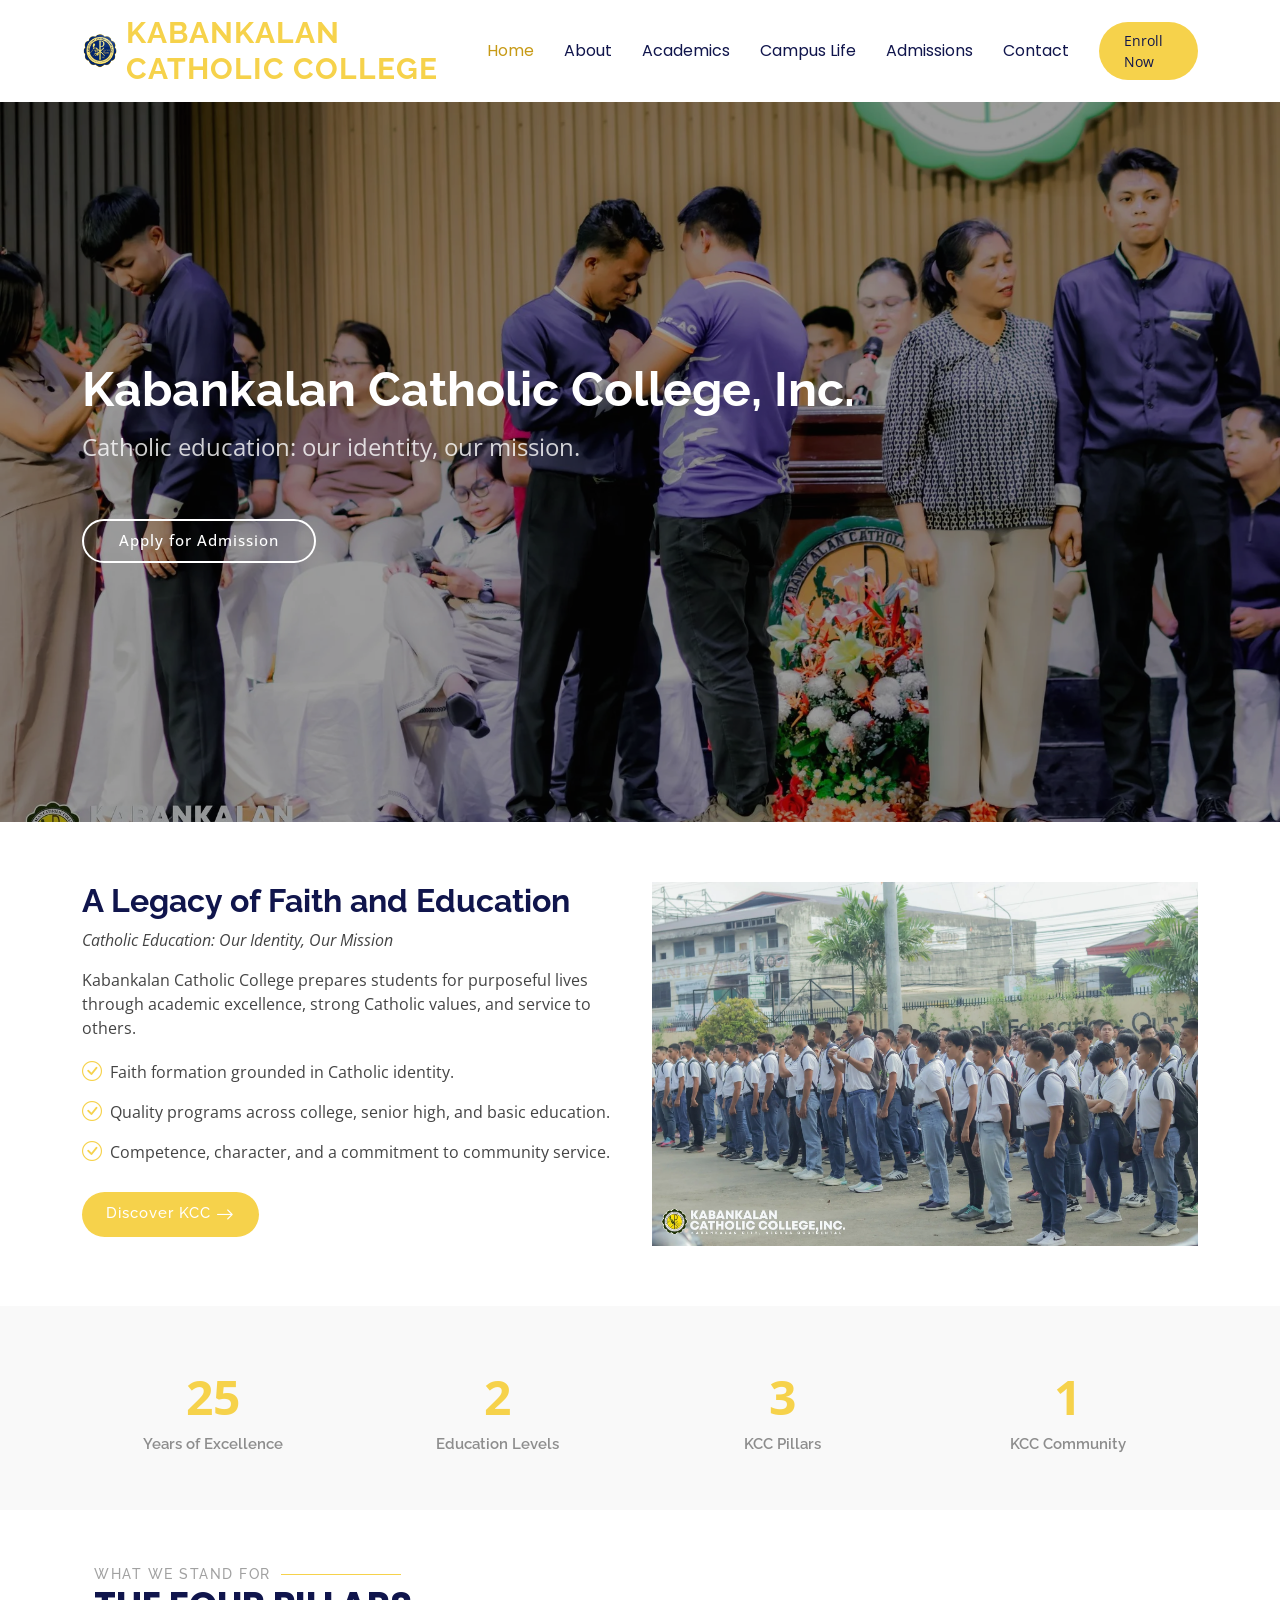
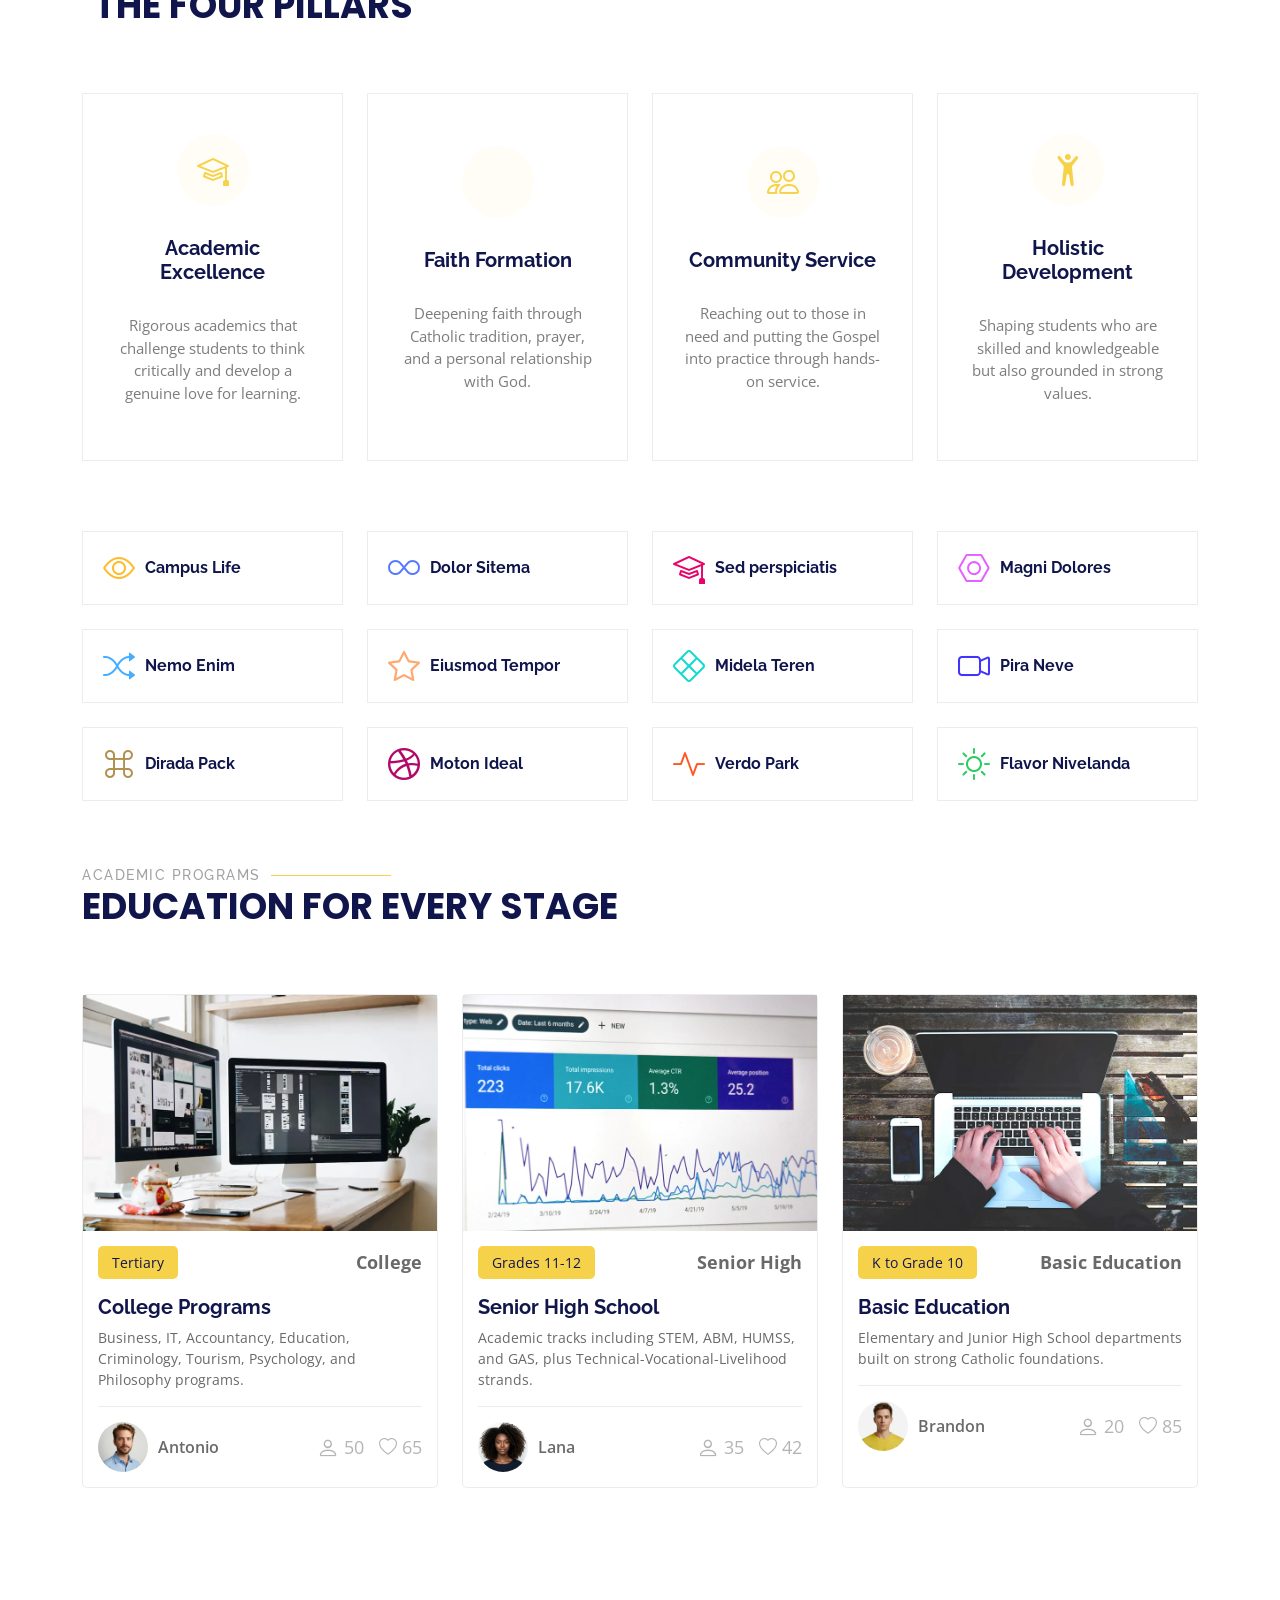
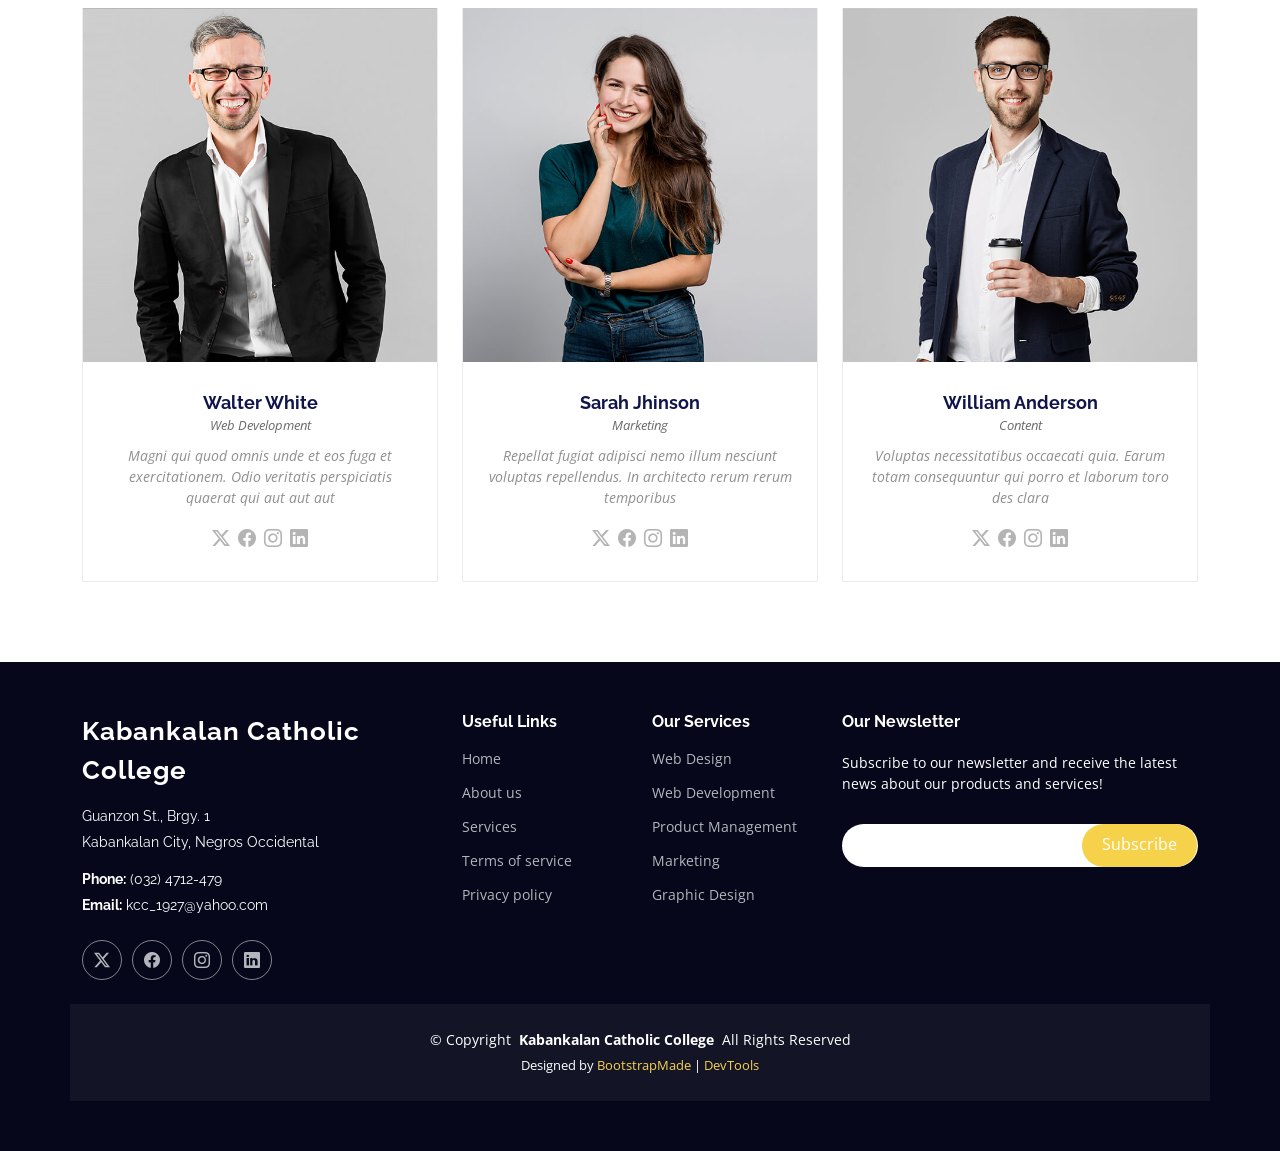
==== commit dbb44657: "Replace KCC Advantage with the four official pillars" ====
--- a/index.html
+++ b/index.html
@@ -154,60 +154,55 @@
 
     </section><!-- /Counts Section -->
 
-    <!-- Why Us Section -->
-    <section id="why-us" class="section why-us">
+    <!-- Four Pillars Section -->
+    <section id="four-pillars" class="section why-us">
 
       <div class="container">
 
-        <div class="row gy-4">
-
-          <div class="col-lg-4" data-aos="fade-up" data-aos-delay="100">
-            <div class="why-box">
-              <h3>The KCC Advantage</h3>
-              <p>
-                An education that develops capable professionals, faithful citizens, and compassionate leaders ready to serve Kabankalan and the wider community.
-              </p>
-              <div class="text-center">
-                <a href="about.html" class="more-btn"><span>About KCC</span> <i class="bi bi-chevron-right"></i></a>
-              </div>
-            </div>
-          </div><!-- End Why Box -->
-
-          <div class="col-lg-8 d-flex align-items-stretch">
-            <div class="row gy-4" data-aos="fade-up" data-aos-delay="200">
-
-              <div class="col-xl-4">
-                <div class="icon-box d-flex flex-column justify-content-center align-items-center">
-                  <i class="bi bi-clipboard-data"></i>
-                  <h4>Catholic Formation</h4>
-                  <p>Faith and values guide every aspect of learning and community life.</p>
-                </div>
-              </div><!-- End Icon Box -->
-
-              <div class="col-xl-4" data-aos="fade-up" data-aos-delay="300">
-                <div class="icon-box d-flex flex-column justify-content-center align-items-center">
-                  <i class="bi bi-gem"></i>
-                  <h4>Academic Excellence</h4>
-                  <p>Relevant programs prepare students for college, careers, and lifelong learning.</p>
-                </div>
-              </div><!-- End Icon Box -->
-
-              <div class="col-xl-4" data-aos="fade-up" data-aos-delay="400">
-                <div class="icon-box d-flex flex-column justify-content-center align-items-center">
-                  <i class="bi bi-inboxes"></i>
-                  <h4>Community Service</h4>
-                  <p>Students learn leadership through meaningful engagement and outreach.</p>
-                </div>
-              </div><!-- End Icon Box -->
-
-            </div>
-          </div>
-
-        </div>
-
-      </div>
-
-    </section><!-- /Why Us Section -->
+        <div class="container section-title" data-aos="fade-up">
+          <h2>What We Stand For</h2>
+          <p>The Four Pillars</p>
+        </div>
+
+        <div class="row gy-4" data-aos="fade-up" data-aos-delay="200">
+
+          <div class="col-xl-3 col-md-6">
+            <div class="icon-box d-flex flex-column justify-content-center align-items-center">
+              <i class="bi bi-mortarboard"></i>
+              <h4>Academic Excellence</h4>
+              <p>Rigorous academics that challenge students to think critically and develop a genuine love for learning.</p>
+            </div>
+          </div>
+
+          <div class="col-xl-3 col-md-6">
+            <div class="icon-box d-flex flex-column justify-content-center align-items-center">
+              <i class="bi bi-cross"></i>
+              <h4>Faith Formation</h4>
+              <p>Deepening faith through Catholic tradition, prayer, and a personal relationship with God.</p>
+            </div>
+          </div>
+
+          <div class="col-xl-3 col-md-6">
+            <div class="icon-box d-flex flex-column justify-content-center align-items-center">
+              <i class="bi bi-people"></i>
+              <h4>Community Service</h4>
+              <p>Reaching out to those in need and putting the Gospel into practice through hands-on service.</p>
+            </div>
+          </div>
+
+          <div class="col-xl-3 col-md-6">
+            <div class="icon-box d-flex flex-column justify-content-center align-items-center">
+              <i class="bi bi-person-arms-up"></i>
+              <h4>Holistic Development</h4>
+              <p>Shaping students who are skilled and knowledgeable but also grounded in strong values.</p>
+            </div>
+          </div>
+
+        </div>
+
+      </div>
+
+    </section><!-- /Four Pillars Section -->
 
     <!-- Features Section -->
     <section id="features" class="features section">
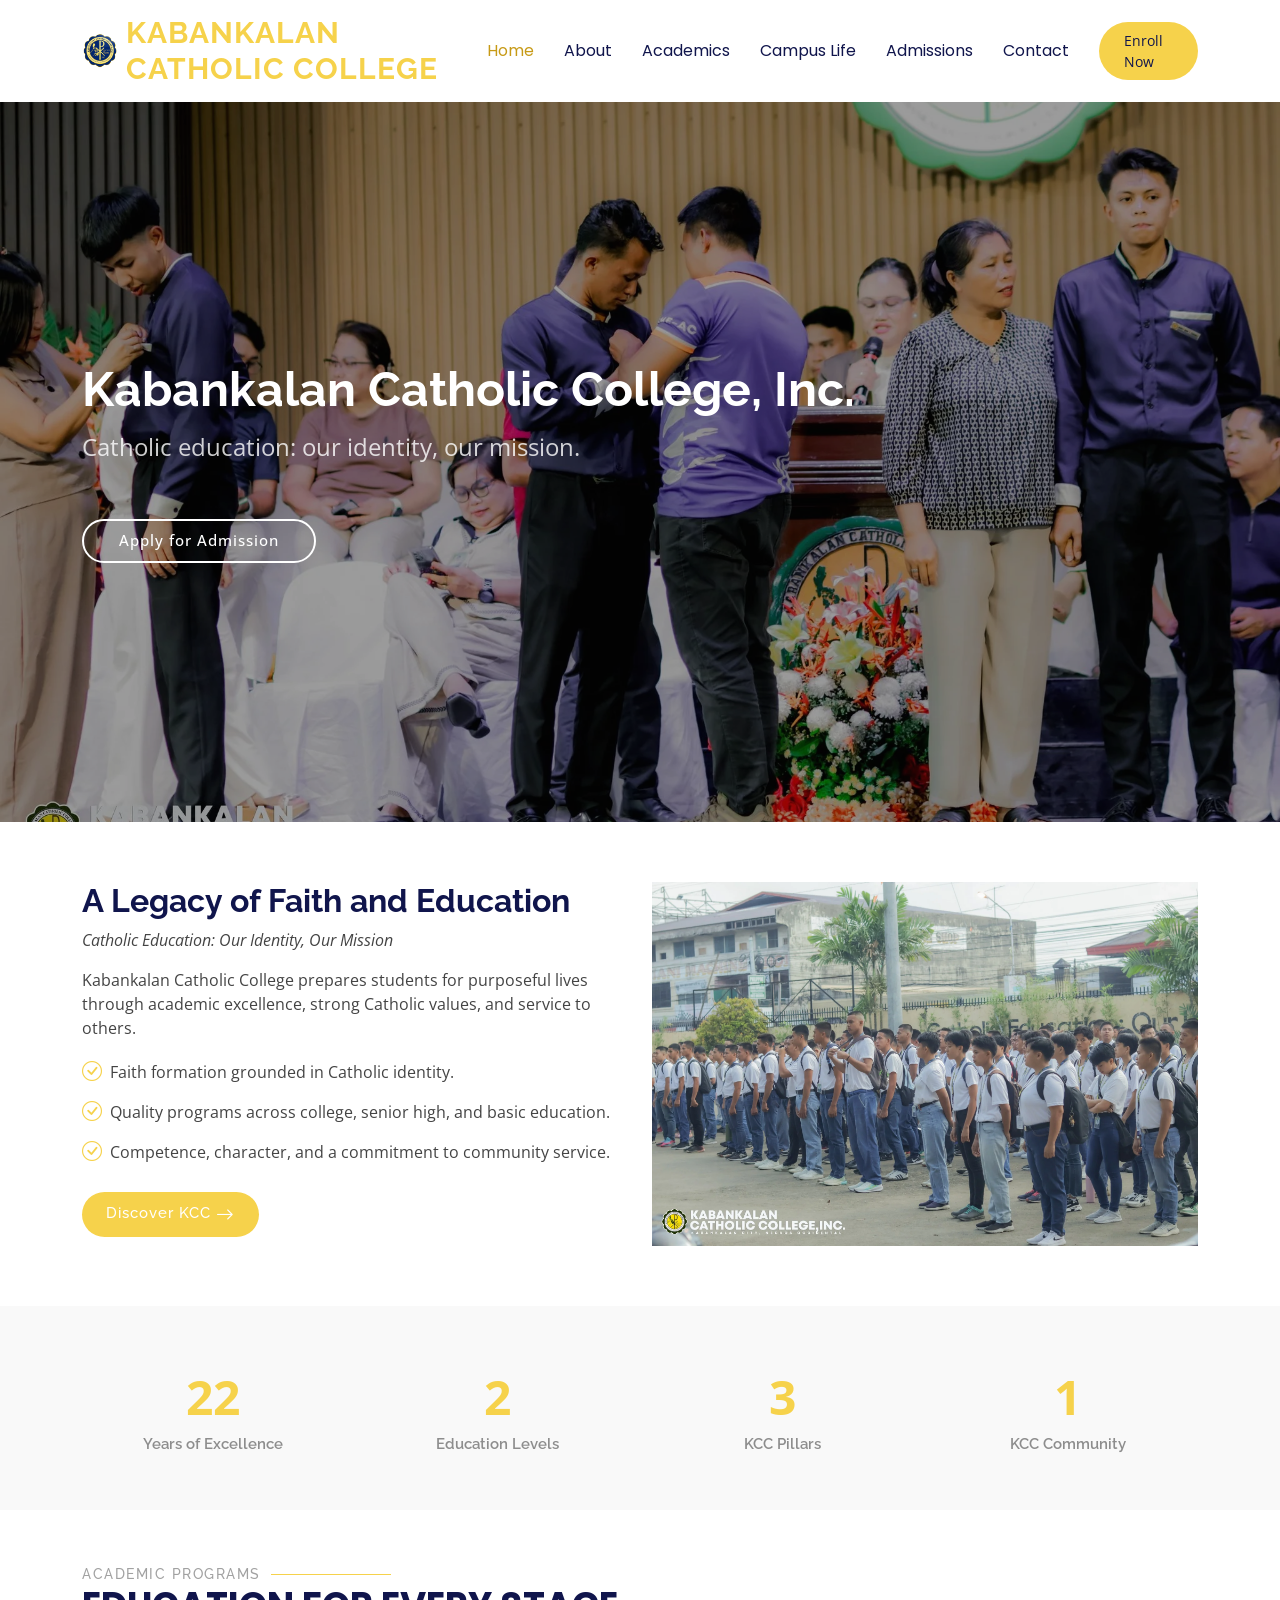
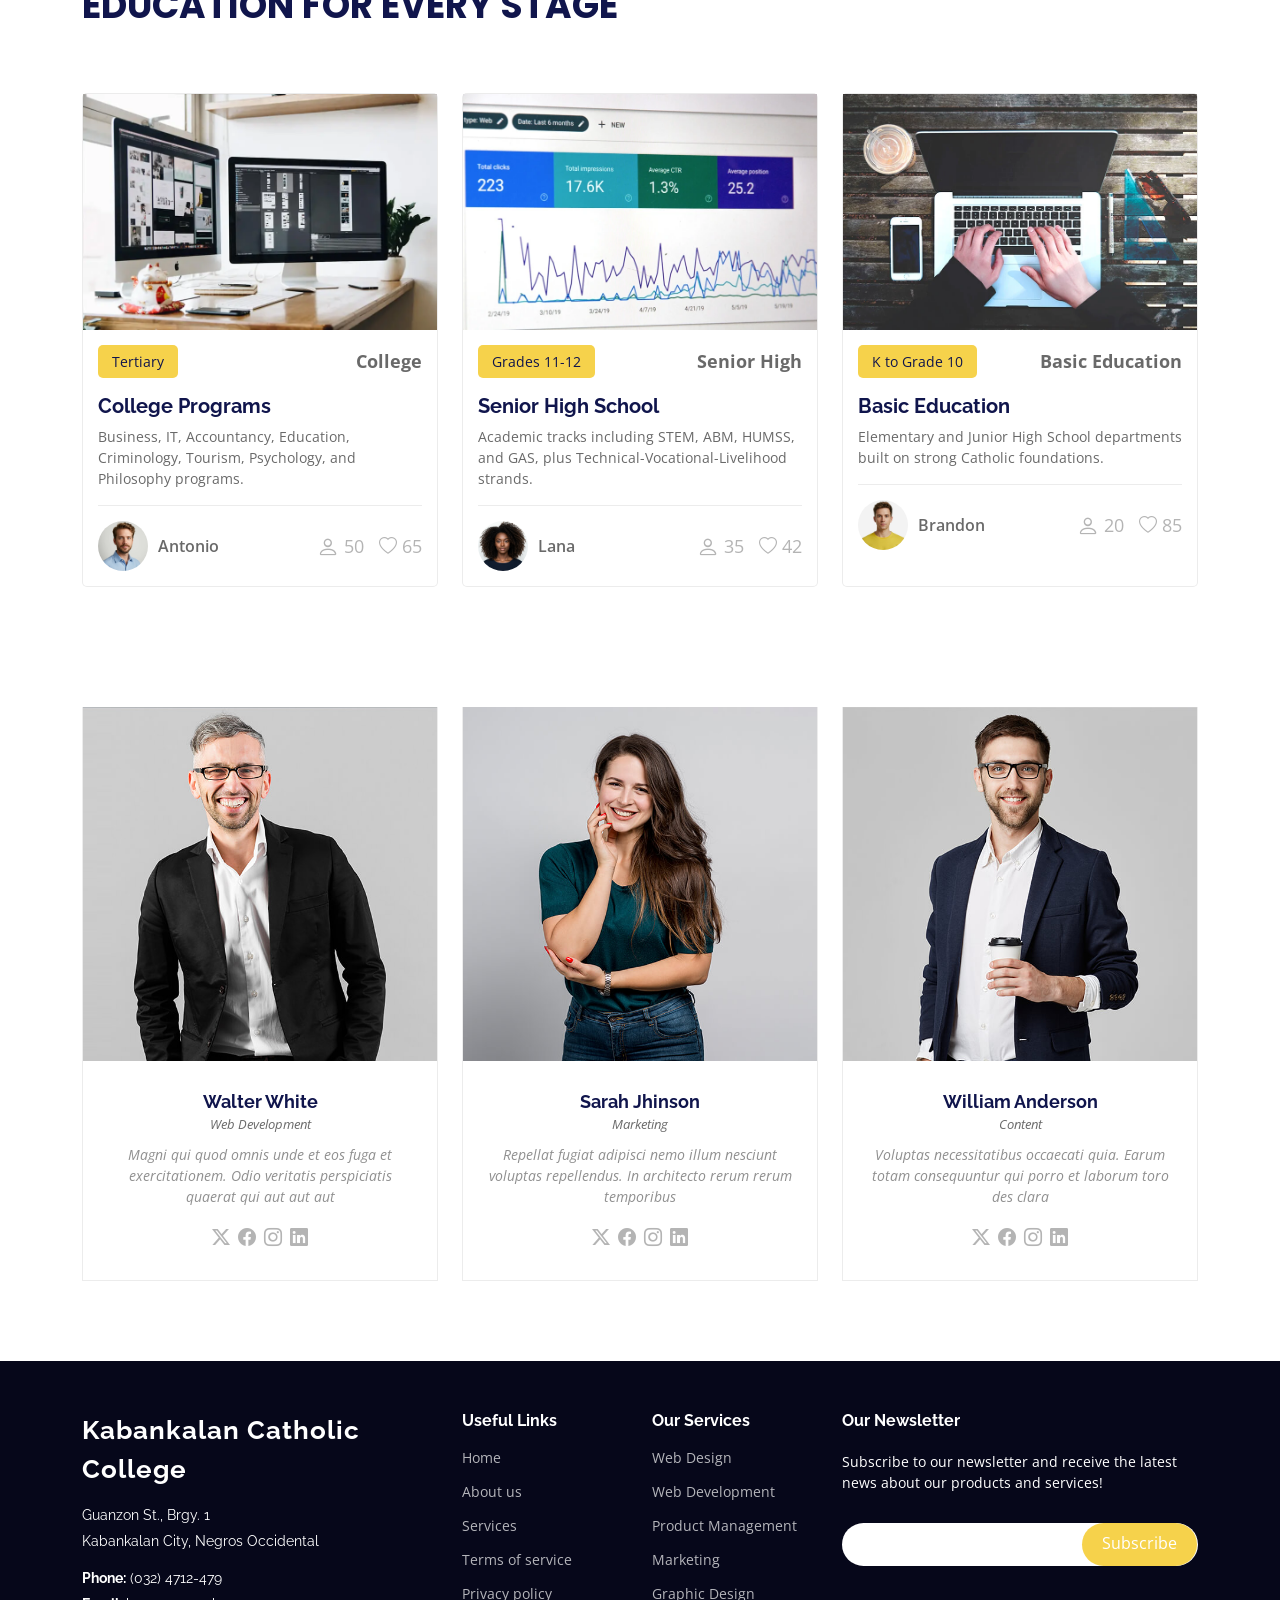
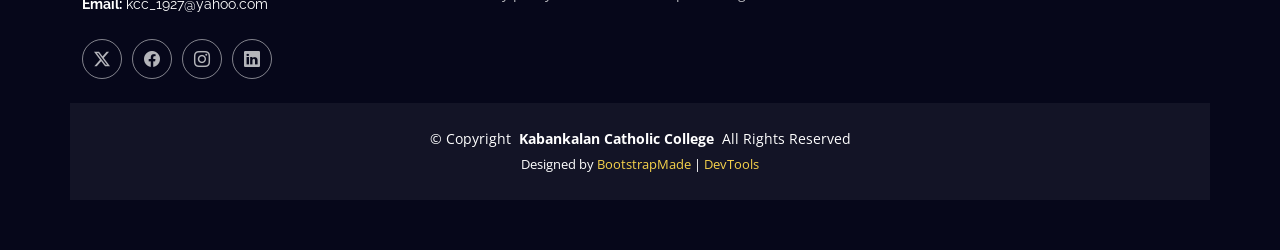
==== commit fb66ed51: "Remove homepage pillar and feature card sections" ====
--- a/index.html
+++ b/index.html
@@ -153,153 +153,6 @@
       </div>
 
     </section><!-- /Counts Section -->
-
-    <!-- Four Pillars Section -->
-    <section id="four-pillars" class="section why-us">
-
-      <div class="container">
-
-        <div class="container section-title" data-aos="fade-up">
-          <h2>What We Stand For</h2>
-          <p>The Four Pillars</p>
-        </div>
-
-        <div class="row gy-4" data-aos="fade-up" data-aos-delay="200">
-
-          <div class="col-xl-3 col-md-6">
-            <div class="icon-box d-flex flex-column justify-content-center align-items-center">
-              <i class="bi bi-mortarboard"></i>
-              <h4>Academic Excellence</h4>
-              <p>Rigorous academics that challenge students to think critically and develop a genuine love for learning.</p>
-            </div>
-          </div>
-
-          <div class="col-xl-3 col-md-6">
-            <div class="icon-box d-flex flex-column justify-content-center align-items-center">
-              <i class="bi bi-cross"></i>
-              <h4>Faith Formation</h4>
-              <p>Deepening faith through Catholic tradition, prayer, and a personal relationship with God.</p>
-            </div>
-          </div>
-
-          <div class="col-xl-3 col-md-6">
-            <div class="icon-box d-flex flex-column justify-content-center align-items-center">
-              <i class="bi bi-people"></i>
-              <h4>Community Service</h4>
-              <p>Reaching out to those in need and putting the Gospel into practice through hands-on service.</p>
-            </div>
-          </div>
-
-          <div class="col-xl-3 col-md-6">
-            <div class="icon-box d-flex flex-column justify-content-center align-items-center">
-              <i class="bi bi-person-arms-up"></i>
-              <h4>Holistic Development</h4>
-              <p>Shaping students who are skilled and knowledgeable but also grounded in strong values.</p>
-            </div>
-          </div>
-
-        </div>
-
-      </div>
-
-    </section><!-- /Four Pillars Section -->
-
-    <!-- Features Section -->
-    <section id="features" class="features section">
-
-      <div class="container">
-
-        <div class="row gy-4">
-
-          <div class="col-lg-3 col-md-4" data-aos="fade-up" data-aos-delay="100">
-            <div class="features-item">
-              <i class="bi bi-eye" style="color: #ffbb2c;"></i>
-              <h3><a href="" class="stretched-link">Campus Life</a></h3>
-            </div>
-          </div><!-- End Feature Item -->
-
-          <div class="col-lg-3 col-md-4" data-aos="fade-up" data-aos-delay="200">
-            <div class="features-item">
-              <i class="bi bi-infinity" style="color: #5578ff;"></i>
-              <h3><a href="" class="stretched-link">Dolor Sitema</a></h3>
-            </div>
-          </div><!-- End Feature Item -->
-
-          <div class="col-lg-3 col-md-4" data-aos="fade-up" data-aos-delay="300">
-            <div class="features-item">
-              <i class="bi bi-mortarboard" style="color: #e80368;"></i>
-              <h3><a href="" class="stretched-link">Sed perspiciatis</a></h3>
-            </div>
-          </div><!-- End Feature Item -->
-
-          <div class="col-lg-3 col-md-4" data-aos="fade-up" data-aos-delay="400">
-            <div class="features-item">
-              <i class="bi bi-nut" style="color: #e361ff;"></i>
-              <h3><a href="" class="stretched-link">Magni Dolores</a></h3>
-            </div>
-          </div><!-- End Feature Item -->
-
-          <div class="col-lg-3 col-md-4" data-aos="fade-up" data-aos-delay="500">
-            <div class="features-item">
-              <i class="bi bi-shuffle" style="color: #47aeff;"></i>
-              <h3><a href="" class="stretched-link">Nemo Enim</a></h3>
-            </div>
-          </div><!-- End Feature Item -->
-
-          <div class="col-lg-3 col-md-4" data-aos="fade-up" data-aos-delay="600">
-            <div class="features-item">
-              <i class="bi bi-star" style="color: #ffa76e;"></i>
-              <h3><a href="" class="stretched-link">Eiusmod Tempor</a></h3>
-            </div>
-          </div><!-- End Feature Item -->
-
-          <div class="col-lg-3 col-md-4" data-aos="fade-up" data-aos-delay="700">
-            <div class="features-item">
-              <i class="bi bi-x-diamond" style="color: #11dbcf;"></i>
-              <h3><a href="" class="stretched-link">Midela Teren</a></h3>
-            </div>
-          </div><!-- End Feature Item -->
-
-          <div class="col-lg-3 col-md-4" data-aos="fade-up" data-aos-delay="800">
-            <div class="features-item">
-              <i class="bi bi-camera-video" style="color: #4233ff;"></i>
-              <h3><a href="" class="stretched-link">Pira Neve</a></h3>
-            </div>
-          </div><!-- End Feature Item -->
-
-          <div class="col-lg-3 col-md-4" data-aos="fade-up" data-aos-delay="900">
-            <div class="features-item">
-              <i class="bi bi-command" style="color: #b2904f;"></i>
-              <h3><a href="" class="stretched-link">Dirada Pack</a></h3>
-            </div>
-          </div><!-- End Feature Item -->
-
-          <div class="col-lg-3 col-md-4" data-aos="fade-up" data-aos-delay="1000">
-            <div class="features-item">
-              <i class="bi bi-dribbble" style="color: #b20969;"></i>
-              <h3><a href="" class="stretched-link">Moton Ideal</a></h3>
-            </div>
-          </div><!-- End Feature Item -->
-
-          <div class="col-lg-3 col-md-4" data-aos="fade-up" data-aos-delay="1100">
-            <div class="features-item">
-              <i class="bi bi-activity" style="color: #ff5828;"></i>
-              <h3><a href="" class="stretched-link">Verdo Park</a></h3>
-            </div>
-          </div><!-- End Feature Item -->
-
-          <div class="col-lg-3 col-md-4" data-aos="fade-up" data-aos-delay="1200">
-            <div class="features-item">
-              <i class="bi bi-brightness-high" style="color: #29cc61;"></i>
-              <h3><a href="" class="stretched-link">Flavor Nivelanda</a></h3>
-            </div>
-          </div><!-- End Feature Item -->
-
-        </div>
-
-      </div>
-
-    </section><!-- /Features Section -->
 
     <!-- Courses Section -->
     <section id="courses" class="courses section">
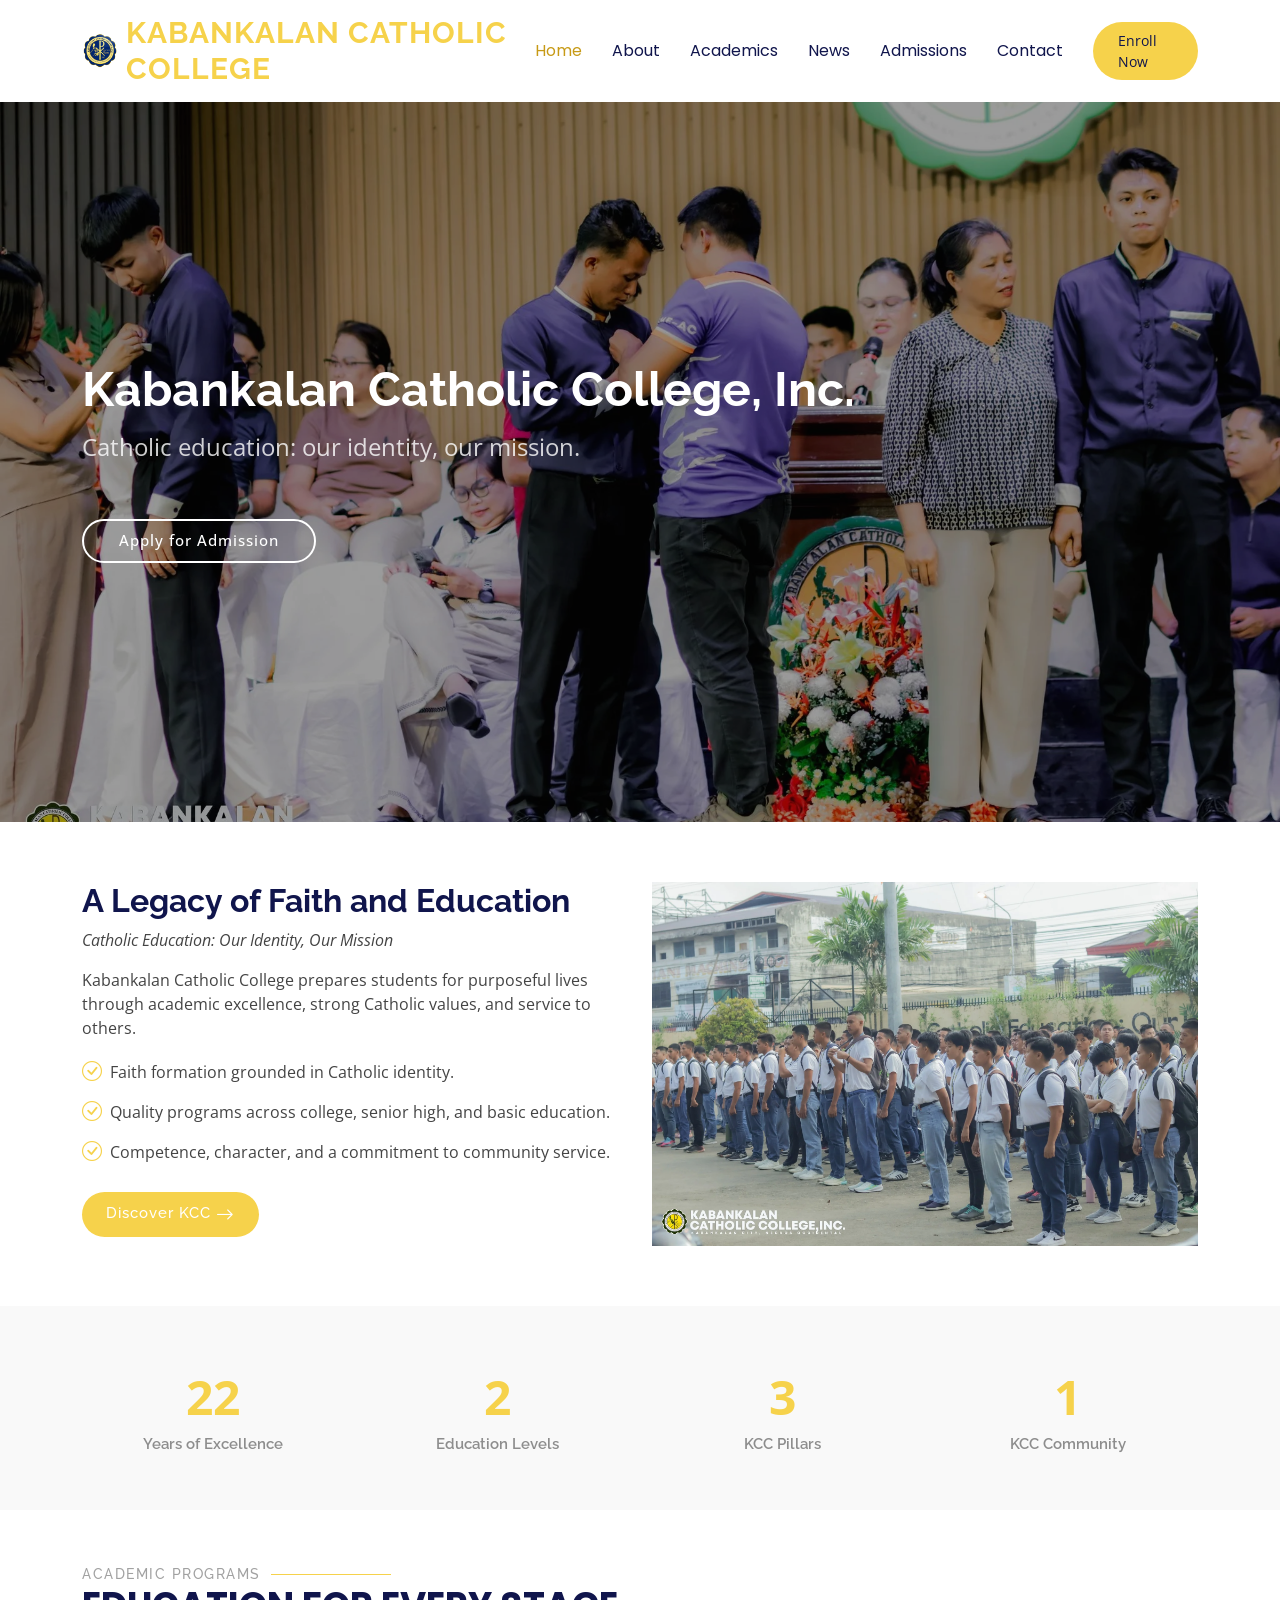
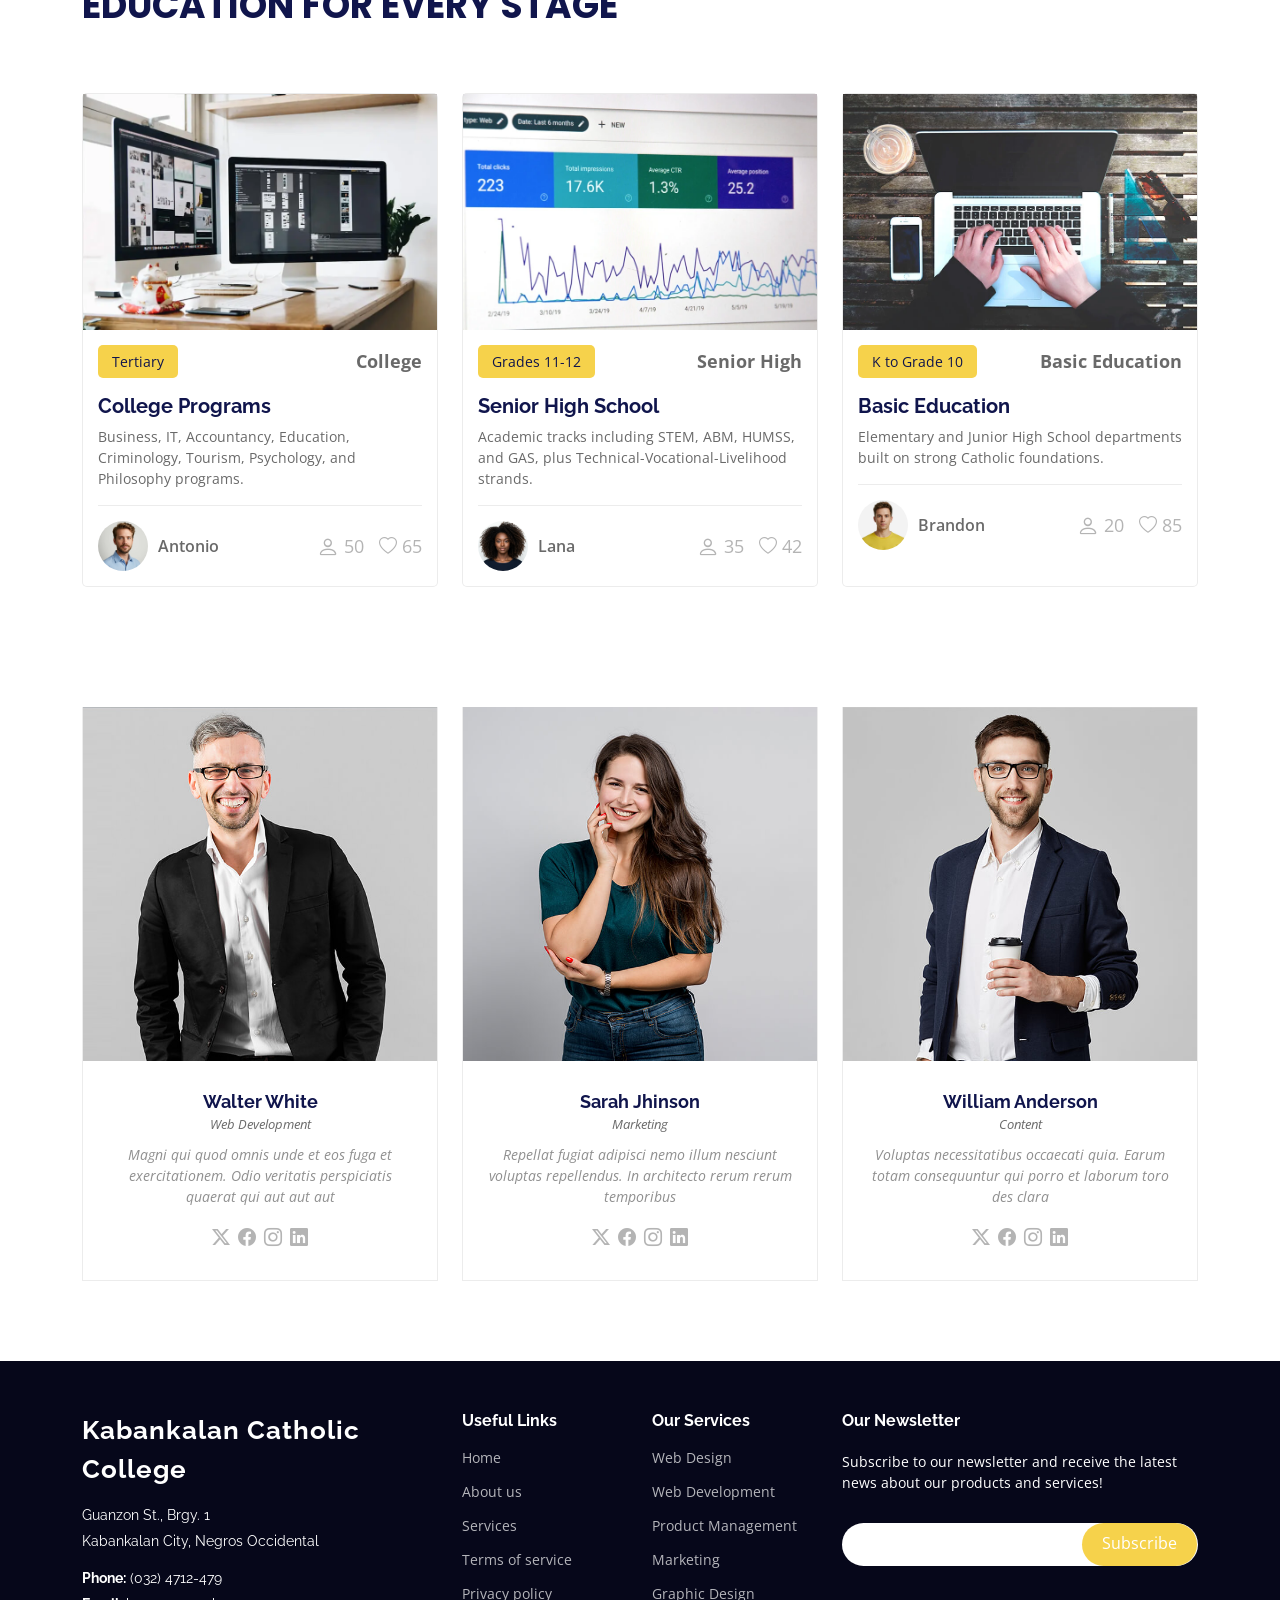
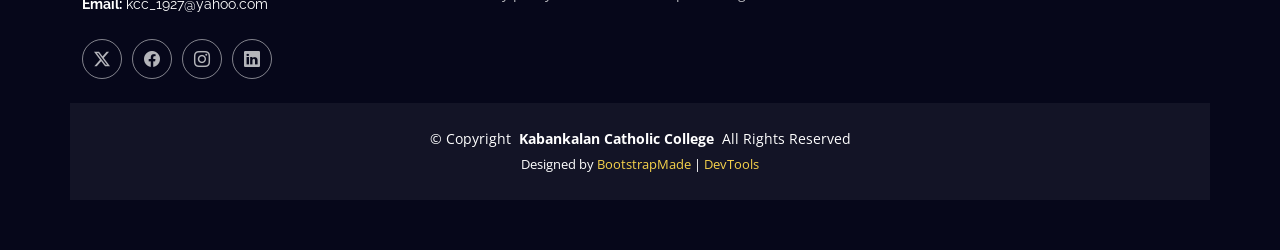
==== commit 96f58b0a: "Convert Campus Life to KCC News and Events page" ====
--- a/index.html
+++ b/index.html
@@ -51,7 +51,7 @@
           <li><a href="index.html" class="active">Home<br></a></li>
           <li><a href="about.html">About</a></li>
           <li><a href="courses.html">Academics</a></li>
-          <li><a href="trainers.html">Campus Life</a></li>
+          <li><a href="trainers.html">News</a></li>
           <li><a href="events.html">Admissions</a></li>
           <li><a href="contact.html">Contact</a></li>
         </ul>
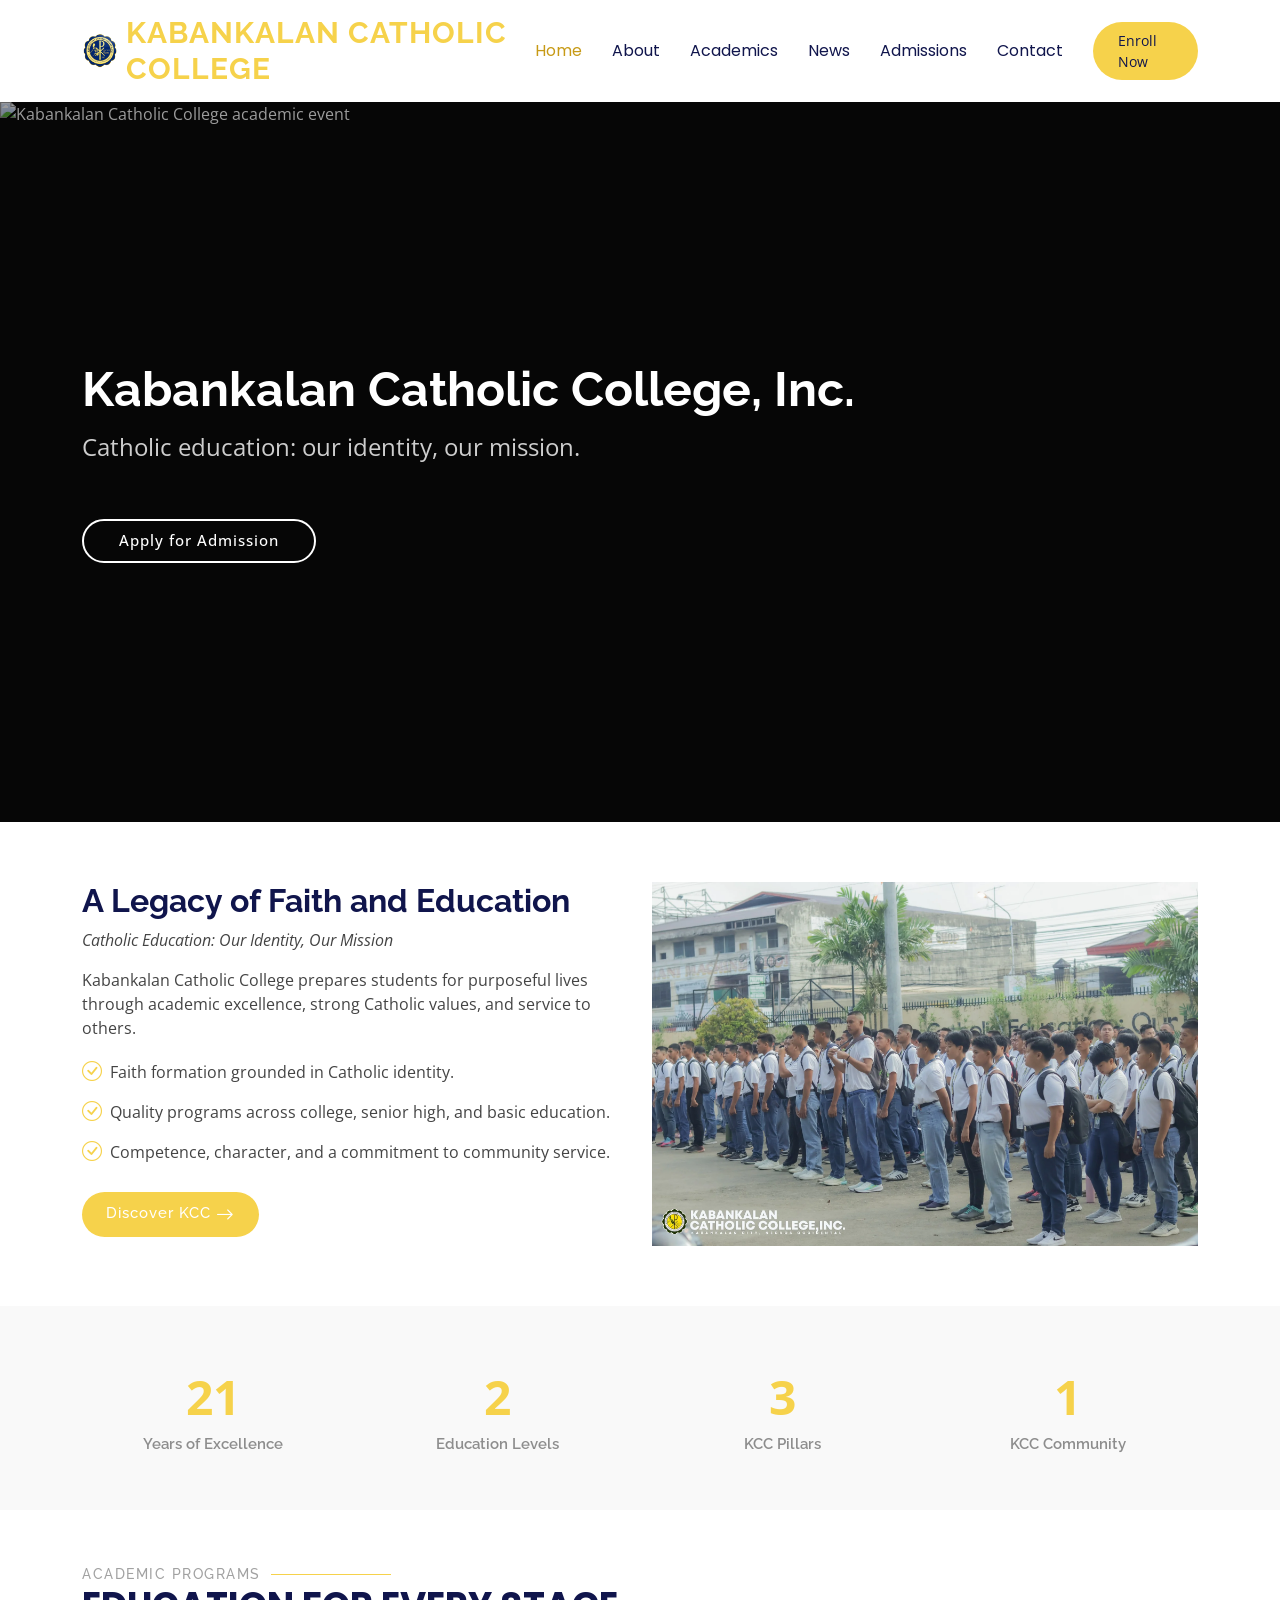
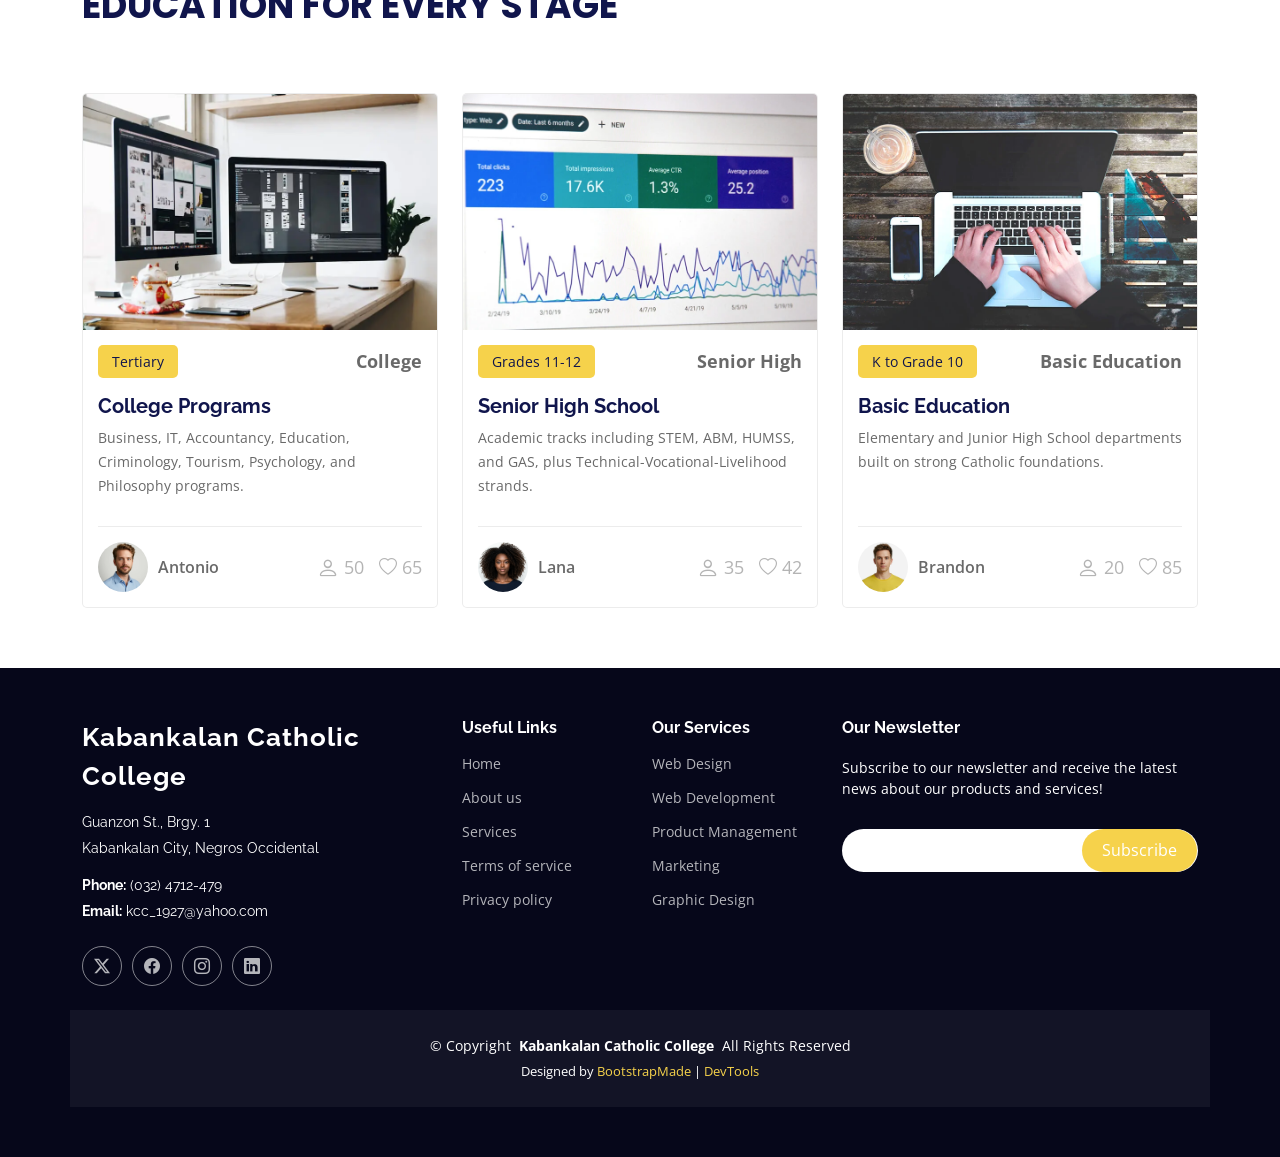
==== commit 8ca94f99: "updating" ====
--- a/index.html
+++ b/index.html
@@ -68,7 +68,7 @@
     <!-- Hero Section -->
     <section id="hero" class="hero section dark-background">
 
-      <img src="assets/img/kcc/cmat-pinning.webp" alt="Kabankalan Catholic College academic event" data-aos="fade-in">
+      <img src="assets/img/kcc/bg.png" alt="Kabankalan Catholic College academic event" data-aos="fade-in">
 
       <div class="container">
         <h2 data-aos="fade-up" data-aos-delay="100">Kabankalan Catholic College, Inc.</h2>
@@ -250,76 +250,6 @@
       </div>
 
     </section><!-- /Courses Section -->
-
-    <!-- Trainers Index Section -->
-    <section id="trainers-index" class="section trainers-index">
-
-      <div class="container">
-
-        <div class="row">
-
-          <div class="col-lg-4 col-md-6 d-flex" data-aos="fade-up" data-aos-delay="100">
-            <div class="member">
-              <img src="assets/img/trainers/trainer-1.jpg" class="img-fluid" alt="">
-              <div class="member-content">
-                <h4>Walter White</h4>
-                <span>Web Development</span>
-                <p>
-                  Magni qui quod omnis unde et eos fuga et exercitationem. Odio veritatis perspiciatis quaerat qui aut aut aut
-                </p>
-                <div class="social">
-                  <a href=""><i class="bi bi-twitter-x"></i></a>
-                  <a href=""><i class="bi bi-facebook"></i></a>
-                  <a href=""><i class="bi bi-instagram"></i></a>
-                  <a href=""><i class="bi bi-linkedin"></i></a>
-                </div>
-              </div>
-            </div>
-          </div><!-- End Team Member -->
-
-          <div class="col-lg-4 col-md-6 d-flex" data-aos="fade-up" data-aos-delay="200">
-            <div class="member">
-              <img src="assets/img/trainers/trainer-2.jpg" class="img-fluid" alt="">
-              <div class="member-content">
-                <h4>Sarah Jhinson</h4>
-                <span>Marketing</span>
-                <p>
-                  Repellat fugiat adipisci nemo illum nesciunt voluptas repellendus. In architecto rerum rerum temporibus
-                </p>
-                <div class="social">
-                  <a href=""><i class="bi bi-twitter-x"></i></a>
-                  <a href=""><i class="bi bi-facebook"></i></a>
-                  <a href=""><i class="bi bi-instagram"></i></a>
-                  <a href=""><i class="bi bi-linkedin"></i></a>
-                </div>
-              </div>
-            </div>
-          </div><!-- End Team Member -->
-
-          <div class="col-lg-4 col-md-6 d-flex" data-aos="fade-up" data-aos-delay="300">
-            <div class="member">
-              <img src="assets/img/trainers/trainer-3.jpg" class="img-fluid" alt="">
-              <div class="member-content">
-                <h4>William Anderson</h4>
-                <span>Content</span>
-                <p>
-                  Voluptas necessitatibus occaecati quia. Earum totam consequuntur qui porro et laborum toro des clara
-                </p>
-                <div class="social">
-                  <a href=""><i class="bi bi-twitter-x"></i></a>
-                  <a href=""><i class="bi bi-facebook"></i></a>
-                  <a href=""><i class="bi bi-instagram"></i></a>
-                  <a href=""><i class="bi bi-linkedin"></i></a>
-                </div>
-              </div>
-            </div>
-          </div><!-- End Team Member -->
-
-        </div>
-
-      </div>
-
-    </section><!-- /Trainers Index Section -->
 
   </main>
 
--- a/assets/css/main.css
+++ b/assets/css/main.css
@@ -878,6 +878,157 @@
   text-transform: uppercase;
 }
 
+.admissions {
+  --admissions-navy: #10154c;
+}
+
+.admissions .section-title {
+  text-align: center;
+}
+
+.admission-steps {
+  display: grid;
+  grid-template-columns: repeat(4, minmax(0, 1fr));
+  border-top: 1px solid color-mix(in srgb, var(--heading-color), transparent 82%);
+}
+
+.admission-step {
+  min-height: 190px;
+  padding: 30px 28px;
+  border-right: 1px solid color-mix(in srgb, var(--heading-color), transparent 82%);
+  border-bottom: 1px solid color-mix(in srgb, var(--heading-color), transparent 82%);
+}
+
+.admission-step:last-child {
+  border-right: 0;
+}
+
+.admission-step .step-number {
+  display: block;
+  color: var(--accent-color);
+  font-size: 32px;
+  font-weight: 800;
+  line-height: 1;
+  margin-bottom: 22px;
+}
+
+.admission-step h3 {
+  font-size: 18px;
+  margin-bottom: 10px;
+}
+
+.admission-step p {
+  margin: 0;
+  line-height: 1.7;
+}
+
+.requirements-panel {
+  height: 100%;
+  padding: 34px;
+  background: var(--surface-color);
+  border: 1px solid color-mix(in srgb, var(--heading-color), transparent 88%);
+}
+
+.requirements-panel .section-title {
+  padding-bottom: 28px;
+}
+
+.requirements-panel .section-title p {
+  font-size: 28px;
+}
+
+.requirements-list {
+  display: grid;
+  grid-template-columns: repeat(2, minmax(0, 1fr));
+  gap: 0;
+  list-style: none;
+  margin: 0;
+  padding: 0;
+}
+
+.requirements-list li {
+  min-height: 58px;
+  display: flex;
+  align-items: center;
+  gap: 12px;
+  padding: 10px 14px 10px 0;
+  border-top: 1px solid color-mix(in srgb, var(--heading-color), transparent 88%);
+}
+
+.requirements-list li span {
+  color: #c79a16;
+  font-size: 13px;
+  font-weight: 800;
+}
+
+.enrollment-panel {
+  min-height: 100%;
+  display: flex;
+  flex-direction: column;
+  justify-content: center;
+  padding: 40px;
+  color: var(--contrast-color);
+  background: var(--admissions-navy);
+}
+
+.enrollment-panel .status-label {
+  color: var(--accent-color);
+  font-size: 12px;
+  font-weight: 800;
+  text-transform: uppercase;
+  letter-spacing: 1.5px;
+}
+
+.enrollment-panel h3 {
+  color: var(--contrast-color);
+  margin: 12px 0 14px;
+}
+
+.enrollment-panel p {
+  color: color-mix(in srgb, var(--contrast-color), transparent 18%);
+  line-height: 1.7;
+}
+
+.enrollment-panel .btn-getstarted {
+  align-self: flex-start;
+  margin-top: 10px;
+  color: var(--admissions-navy);
+  background: var(--accent-color);
+}
+
+.enrollment-panel .online-link {
+  color: var(--contrast-color);
+  margin-top: 18px;
+  font-weight: 700;
+}
+
+@media (max-width: 992px) {
+  .admission-steps {
+    grid-template-columns: repeat(2, minmax(0, 1fr));
+  }
+
+  .admission-step:nth-child(2) {
+    border-right: 0;
+  }
+}
+
+@media (max-width: 576px) {
+  .admission-steps,
+  .requirements-list {
+    grid-template-columns: 1fr;
+  }
+
+  .admission-step,
+  .admission-step:nth-child(2) {
+    border-right: 0;
+  }
+
+  .requirements-panel,
+  .enrollment-panel {
+    padding: 28px 22px;
+  }
+}
+
 /*--------------------------------------------------------------
 # Hero Section
 --------------------------------------------------------------*/
@@ -1166,9 +1317,71 @@
 # Courses Section
 --------------------------------------------------------------*/
 .courses .course-item {
+  width: 100%;
   background-color: var(--surface-color);
   border: 1px solid color-mix(in srgb, var(--default-color), transparent 90%);
   border-radius: 5px;
+  overflow: hidden;
+}
+
+.courses .course-symbol {
+  min-height: 180px;
+  display: flex;
+  align-items: center;
+  justify-content: center;
+  color: var(--accent-color);
+  background: #10154c;
+  position: relative;
+}
+
+.courses .course-symbol::before,
+.courses .course-symbol::after {
+  content: "";
+  position: absolute;
+  width: 72px;
+  height: 72px;
+  border: 1px solid color-mix(in srgb, var(--accent-color), transparent 55%);
+  transform: rotate(45deg);
+}
+
+.courses .course-symbol::after {
+  width: 110px;
+  height: 110px;
+  border-color: color-mix(in srgb, var(--contrast-color), transparent 82%);
+}
+
+.courses .course-symbol i {
+  position: relative;
+  z-index: 1;
+  font-size: 58px;
+  line-height: 1;
+}
+
+.courses .course-symbol-ceas,
+.courses .course-symbol-humss,
+.courses .course-symbol-basic {
+  background: #151b60;
+}
+
+.courses .course-symbol-criminology,
+.courses .course-symbol-abm {
+  background: #0b0e33;
+}
+
+.courses .course-symbol-stem,
+.courses .course-symbol-ict,
+.courses .course-symbol-gas {
+  color: #10154c;
+  background: var(--accent-color);
+}
+
+.courses .course-symbol-stem::before,
+.courses .course-symbol-stem::after,
+.courses .course-symbol-ict::before,
+.courses .course-symbol-ict::after,
+.courses .course-symbol-gas::before,
+.courses .course-symbol-gas::after {
+  border-color: color-mix(in srgb, #10154c, transparent 55%);
 }
 
 .courses .course-content {
@@ -1206,8 +1419,28 @@
 }
 
 .courses .course-content .description {
+  min-height: 84px;
   font-size: 14px;
+  line-height: 1.7;
   color: color-mix(in srgb, var(--default-color), transparent 20%);
+}
+
+.courses .course-link {
+  display: inline-flex;
+  align-items: center;
+  gap: 8px;
+  margin-top: 8px;
+  color: var(--heading-color);
+  font-size: 14px;
+  font-weight: 700;
+}
+
+.courses .course-link i {
+  transition: transform 0.25s ease;
+}
+
+.courses .course-link:hover i {
+  transform: translateX(4px);
 }
 
 .courses .trainer {
@@ -1325,121 +1558,101 @@
 }
 
 /*--------------------------------------------------------------
-# Testimonials Section
---------------------------------------------------------------*/
-.testimonials .testimonial-wrap {
-  padding-left: 50px;
-}
-
-.testimonials .testimonials-carousel,
-.testimonials .testimonials-slider {
+# Vision and Mission Section
+--------------------------------------------------------------*/
+.vision-mission {
+  background: var(--background-color);
+}
+
+.kcc-principle {
+  min-height: 360px;
+  display: flex;
+  align-items: flex-end;
+  position: relative;
   overflow: hidden;
-}
-
-.testimonials .testimonial-item {
-  background-color: var(--surface-color);
-  border: 1px solid color-mix(in srgb, var(--default-color), transparent 90%);
-  box-sizing: content-box;
-  padding: 30px 30px 30px 60px;
-  margin: 30px 15px;
-  min-height: 200px;
+  border: 1px solid color-mix(in srgb, var(--heading-color), transparent 88%);
+  background-color: #10154c;
+  background-image:
+    linear-gradient(90deg, rgba(16, 21, 76, 0.97) 20%, rgba(16, 21, 76, 0.82) 100%),
+    url('../img/kcc/kcc-logo.png');
+  background-repeat: no-repeat;
+  background-position: right 48px center, right 32px center;
+  background-size: auto, 220px auto;
+}
+
+.kcc-principle::before {
+  content: "";
+  position: absolute;
+  inset: 0;
+  border-right: 8px solid var(--accent-color);
+  pointer-events: none;
+}
+
+.principle-mission {
+  background-image:
+    linear-gradient(90deg, rgba(11, 14, 51, 0.97) 18%, rgba(11, 14, 51, 0.82) 100%),
+    url('../img/kcc/kcc-logo.png');
+}
+
+.principle-content {
+  max-width: 65%;
+  padding: 38px 38px 42px;
   position: relative;
-}
-
-.testimonials .testimonial-item .testimonial-img {
-  width: 90px;
-  border-radius: 10px;
-  border: 6px solid var(--background-color);
-  position: absolute;
-  left: -45px;
-}
-
-.testimonials .testimonial-item h3 {
-  font-size: 18px;
-  font-weight: bold;
-  margin: 10px 0 5px 0;
-}
-
-.testimonials .testimonial-item h4 {
-  color: color-mix(in srgb, var(--default-color), transparent 50%);
-  font-size: 14px;
+  z-index: 1;
+}
+
+.principle-label {
+  display: inline-block;
+  color: var(--accent-color);
+  font-size: 13px;
+  font-weight: 800;
+  text-transform: uppercase;
+  letter-spacing: 1.5px;
+  margin-bottom: 12px;
+}
+
+.kcc-principle h3 {
+  color: #ffffff;
+  font-size: 24px;
+  margin-bottom: 14px;
+}
+
+.kcc-principle p {
+  color: rgba(255, 255, 255, 0.82);
+  line-height: 1.75;
   margin: 0;
 }
 
-.testimonials .testimonial-item .stars {
-  margin: 10px 0;
-}
-
-.testimonials .testimonial-item .stars i {
-  color: #ffc107;
-  margin: 0 1px;
-}
-
-.testimonials .testimonial-item .quote-icon-left,
-.testimonials .testimonial-item .quote-icon-right {
-  color: color-mix(in srgb, var(--accent-color), transparent 60%);
-  font-size: 26px;
-  line-height: 0;
-}
-
-.testimonials .testimonial-item .quote-icon-left {
-  display: inline-block;
-  left: -5px;
-  position: relative;
-}
-
-.testimonials .testimonial-item .quote-icon-right {
-  display: inline-block;
-  right: -5px;
-  position: relative;
-  top: 10px;
-  transform: scale(-1, -1);
-}
-
-.testimonials .testimonial-item p {
-  font-style: italic;
-  margin: 15px auto 15px auto;
-}
-
-.testimonials .swiper-wrapper {
-  height: auto;
-}
-
-.testimonials .swiper-pagination {
-  margin-top: 20px;
-  position: relative;
-}
-
-.testimonials .swiper-pagination .swiper-pagination-bullet {
-  width: 12px;
-  height: 12px;
-  background-color: var(--background-color);
-  opacity: 1;
-  border: 1px solid var(--accent-color);
-}
-
-.testimonials .swiper-pagination .swiper-pagination-bullet-active {
-  background-color: var(--accent-color);
-}
-
-@media (max-width: 767px) {
-  .testimonials .testimonial-wrap {
-    padding-left: 0;
-  }
-
-  .testimonials .testimonials-carousel,
-  .testimonials .testimonials-slider {
-    overflow: hidden;
-  }
-
-  .testimonials .testimonial-item {
-    padding: 30px;
-    margin: 15px;
-  }
-
-  .testimonials .testimonial-item .testimonial-img {
-    position: static;
-    left: auto;
+@media (max-width: 991px) {
+  .kcc-principle {
+    min-height: 320px;
+    background-position: right 24px center, right 18px center;
+    background-size: auto, 170px auto;
+  }
+
+  .principle-content {
+    max-width: 72%;
+  }
+}
+
+@media (max-width: 576px) {
+  .kcc-principle {
+    min-height: 390px;
+    align-items: flex-end;
+    background-position: center 30px, center 26px;
+    background-size: auto, 150px auto;
+  }
+
+  .kcc-principle::after {
+    content: "";
+    position: absolute;
+    inset: 0;
+    background: linear-gradient(0deg, rgba(16, 21, 76, 1) 58%, rgba(16, 21, 76, 0.72) 100%);
+  }
+
+  .principle-content {
+    max-width: 100%;
+    padding: 28px 24px;
   }
 }
 
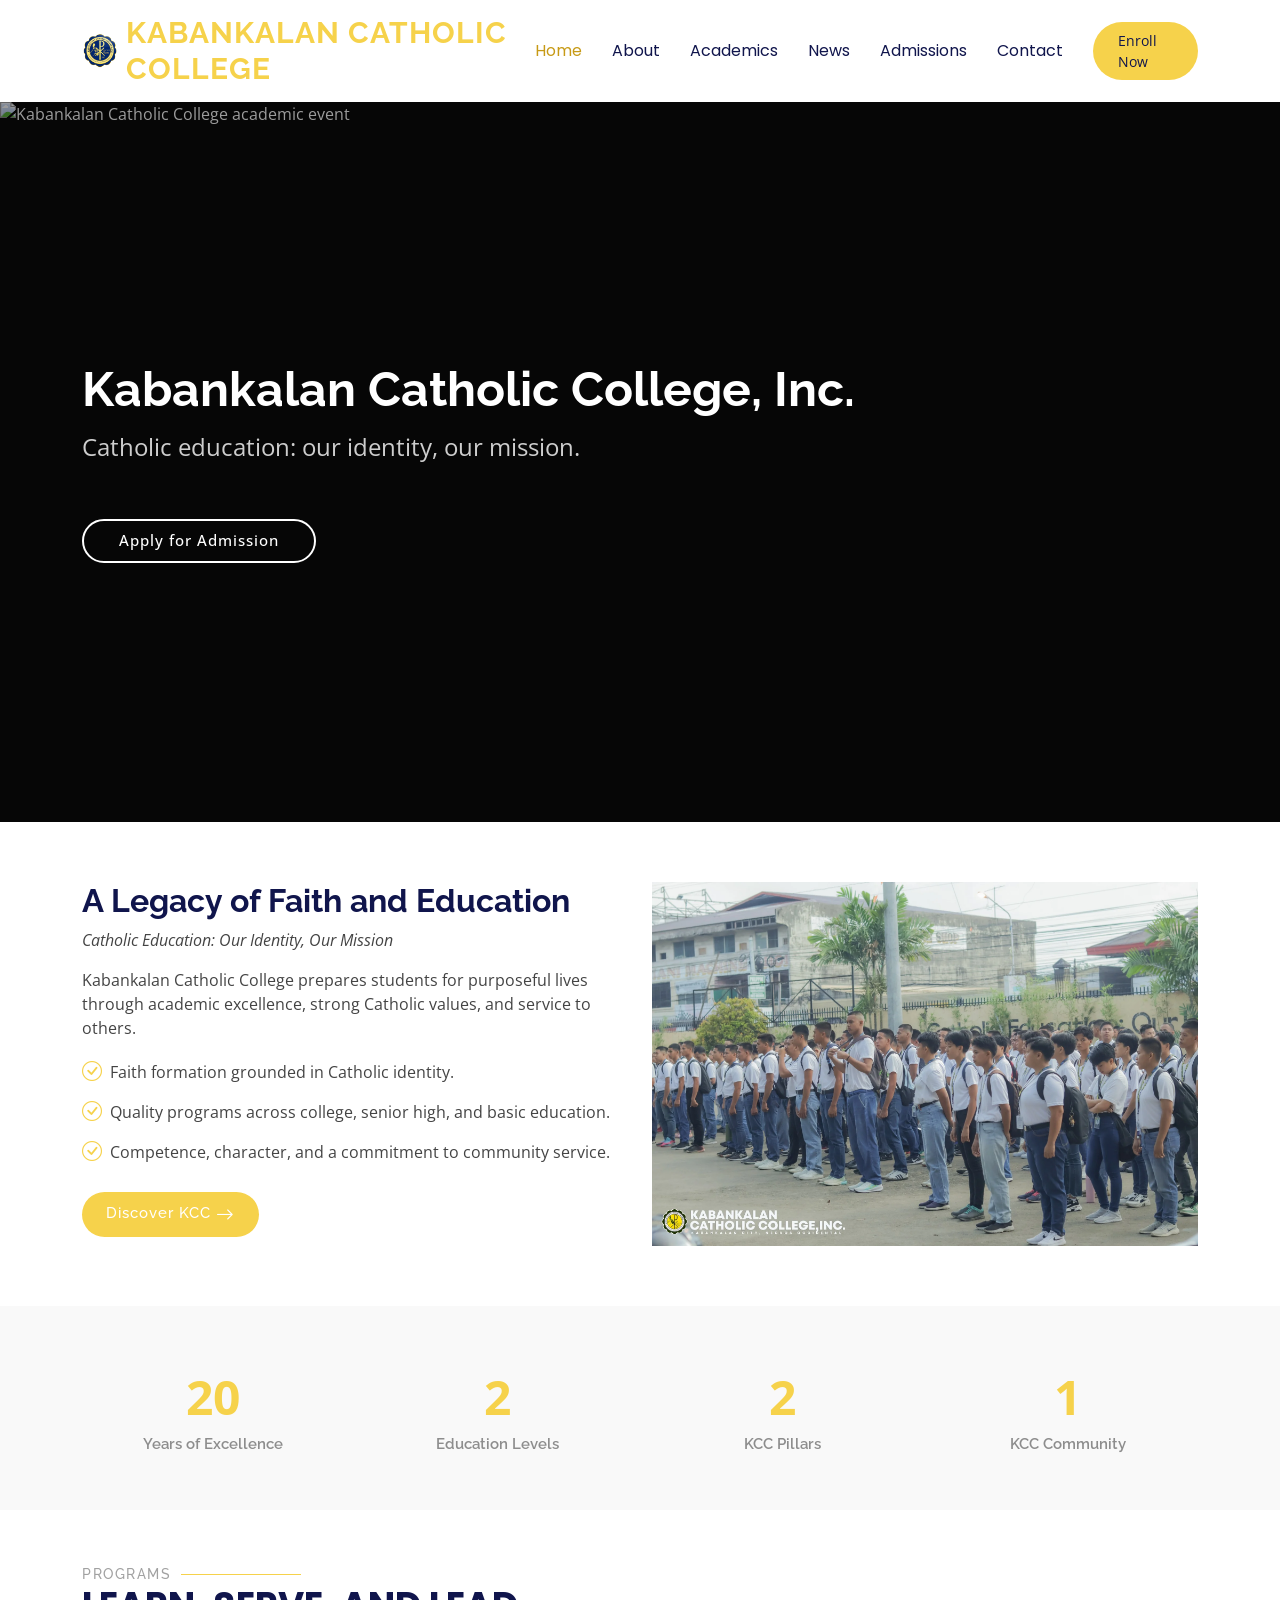
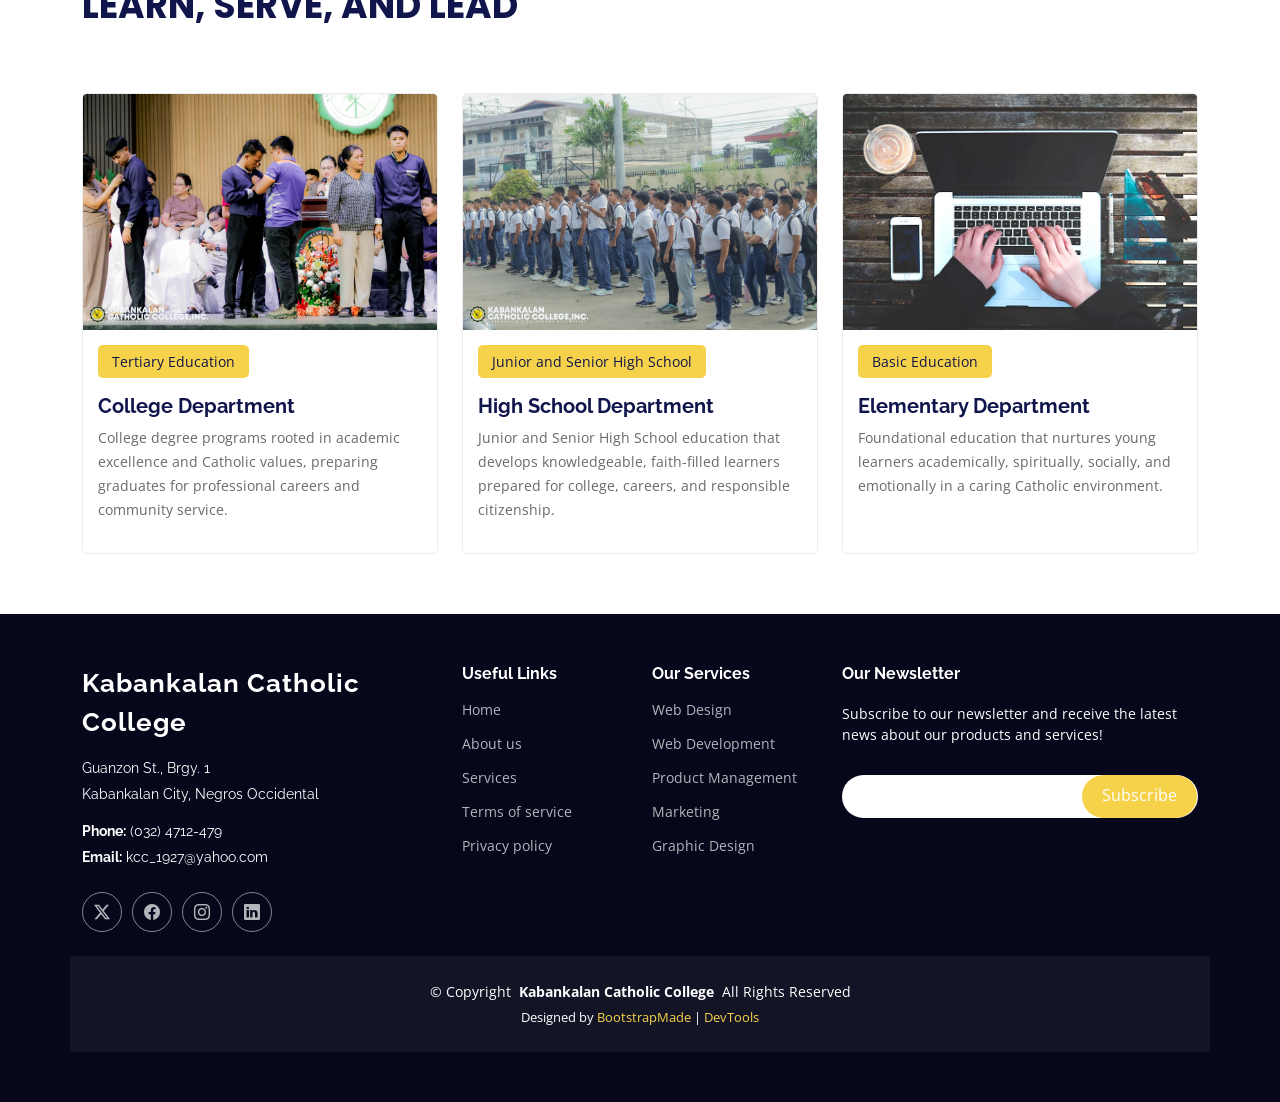
==== commit e5c70575: "Match homepage education department card layout" ====
--- a/index.html
+++ b/index.html
@@ -159,8 +159,8 @@
 
       <!-- Section Title -->
       <div class="container section-title" data-aos="fade-up">
-        <h2>Academic Programs</h2>
-        <p>Education for Every Stage</p>
+        <h2>Programs</h2>
+        <p>Learn, Serve, and Lead</p>
       </div><!-- End Section Title -->
 
       <div class="container">
@@ -169,78 +169,42 @@
 
           <div class="col-lg-4 col-md-6 d-flex align-items-stretch" data-aos="zoom-in" data-aos-delay="100">
             <div class="course-item">
-              <img src="assets/img/course/course-1.webp" class="img-fluid" alt="...">
+              <img src="assets/img/kcc/cmat-pinning.webp" class="img-fluid" alt="KCC College Department">
               <div class="course-content">
                 <div class="d-flex justify-content-between align-items-center mb-3">
-                  <p class="category">Tertiary</p>
-                  <p class="price">College</p>
+                  <p class="category">Tertiary Education</p>
                 </div>
 
-                <h3><a href="courses.html">College Programs</a></h3>
-                <p class="description">Business, IT, Accountancy, Education, Criminology, Tourism, Psychology, and Philosophy programs.</p>
-                <div class="trainer d-flex justify-content-between align-items-center">
-                  <div class="trainer-profile d-flex align-items-center">
-                    <img src="assets/img/person/person-m-7.webp" class="img-fluid" alt="">
-                    <a href="" class="trainer-link">Antonio</a>
-                  </div>
-                  <div class="trainer-rank d-flex align-items-center">
-                    <i class="bi bi-person user-icon"></i>&nbsp;50
-                    &nbsp;&nbsp;
-                    <i class="bi bi-heart heart-icon"></i>&nbsp;65
-                  </div>
-                </div>
+                <h3><a href="courses.html">College Department</a></h3>
+                <p class="description">College degree programs rooted in academic excellence and Catholic values, preparing graduates for professional careers and community service.</p>
               </div>
             </div>
           </div> <!-- End Course Item-->
 
           <div class="col-lg-4 col-md-6 d-flex align-items-stretch mt-4 mt-md-0" data-aos="zoom-in" data-aos-delay="200">
             <div class="course-item">
-              <img src="assets/img/course/course-2.webp" class="img-fluid" alt="...">
+              <img src="assets/img/kcc/criminology-rites.webp" class="img-fluid" alt="KCC High School Department">
               <div class="course-content">
                 <div class="d-flex justify-content-between align-items-center mb-3">
-                  <p class="category">Grades 11-12</p>
-                  <p class="price">Senior High</p>
+                  <p class="category">Junior and Senior High School</p>
                 </div>
 
-                <h3><a href="courses.html">Senior High School</a></h3>
-                <p class="description">Academic tracks including STEM, ABM, HUMSS, and GAS, plus Technical-Vocational-Livelihood strands.</p>
-                <div class="trainer d-flex justify-content-between align-items-center">
-                  <div class="trainer-profile d-flex align-items-center">
-                    <img src="assets/img/person/person-f-14.webp" class="img-fluid" alt="">
-                    <a href="" class="trainer-link">Lana</a>
-                  </div>
-                  <div class="trainer-rank d-flex align-items-center">
-                    <i class="bi bi-person user-icon"></i>&nbsp;35
-                    &nbsp;&nbsp;
-                    <i class="bi bi-heart heart-icon"></i>&nbsp;42
-                  </div>
-                </div>
+                <h3><a href="courses.html">High School Department</a></h3>
+                <p class="description">Junior and Senior High School education that develops knowledgeable, faith-filled learners prepared for college, careers, and responsible citizenship.</p>
               </div>
             </div>
           </div> <!-- End Course Item-->
 
           <div class="col-lg-4 col-md-6 d-flex align-items-stretch mt-4 mt-lg-0" data-aos="zoom-in" data-aos-delay="300">
             <div class="course-item">
-              <img src="assets/img/course/course-3.webp" class="img-fluid" alt="...">
+              <img src="assets/img/course/course-3.webp" class="img-fluid" alt="KCC Elementary Department">
               <div class="course-content">
                 <div class="d-flex justify-content-between align-items-center mb-3">
-                  <p class="category">K to Grade 10</p>
-                  <p class="price">Basic Education</p>
+                  <p class="category">Basic Education</p>
                 </div>
 
-                <h3><a href="courses.html">Basic Education</a></h3>
-                <p class="description">Elementary and Junior High School departments built on strong Catholic foundations.</p>
-                <div class="trainer d-flex justify-content-between align-items-center">
-                  <div class="trainer-profile d-flex align-items-center">
-                    <img src="assets/img/person/person-m-12.webp" class="img-fluid" alt="">
-                    <a href="" class="trainer-link">Brandon</a>
-                  </div>
-                  <div class="trainer-rank d-flex align-items-center">
-                    <i class="bi bi-person user-icon"></i>&nbsp;20
-                    &nbsp;&nbsp;
-                    <i class="bi bi-heart heart-icon"></i>&nbsp;85
-                  </div>
-                </div>
+                <h3><a href="courses.html">Elementary Department</a></h3>
+                <p class="description">Foundational education that nurtures young learners academically, spiritually, socially, and emotionally in a caring Catholic environment.</p>
               </div>
             </div>
           </div> <!-- End Course Item-->
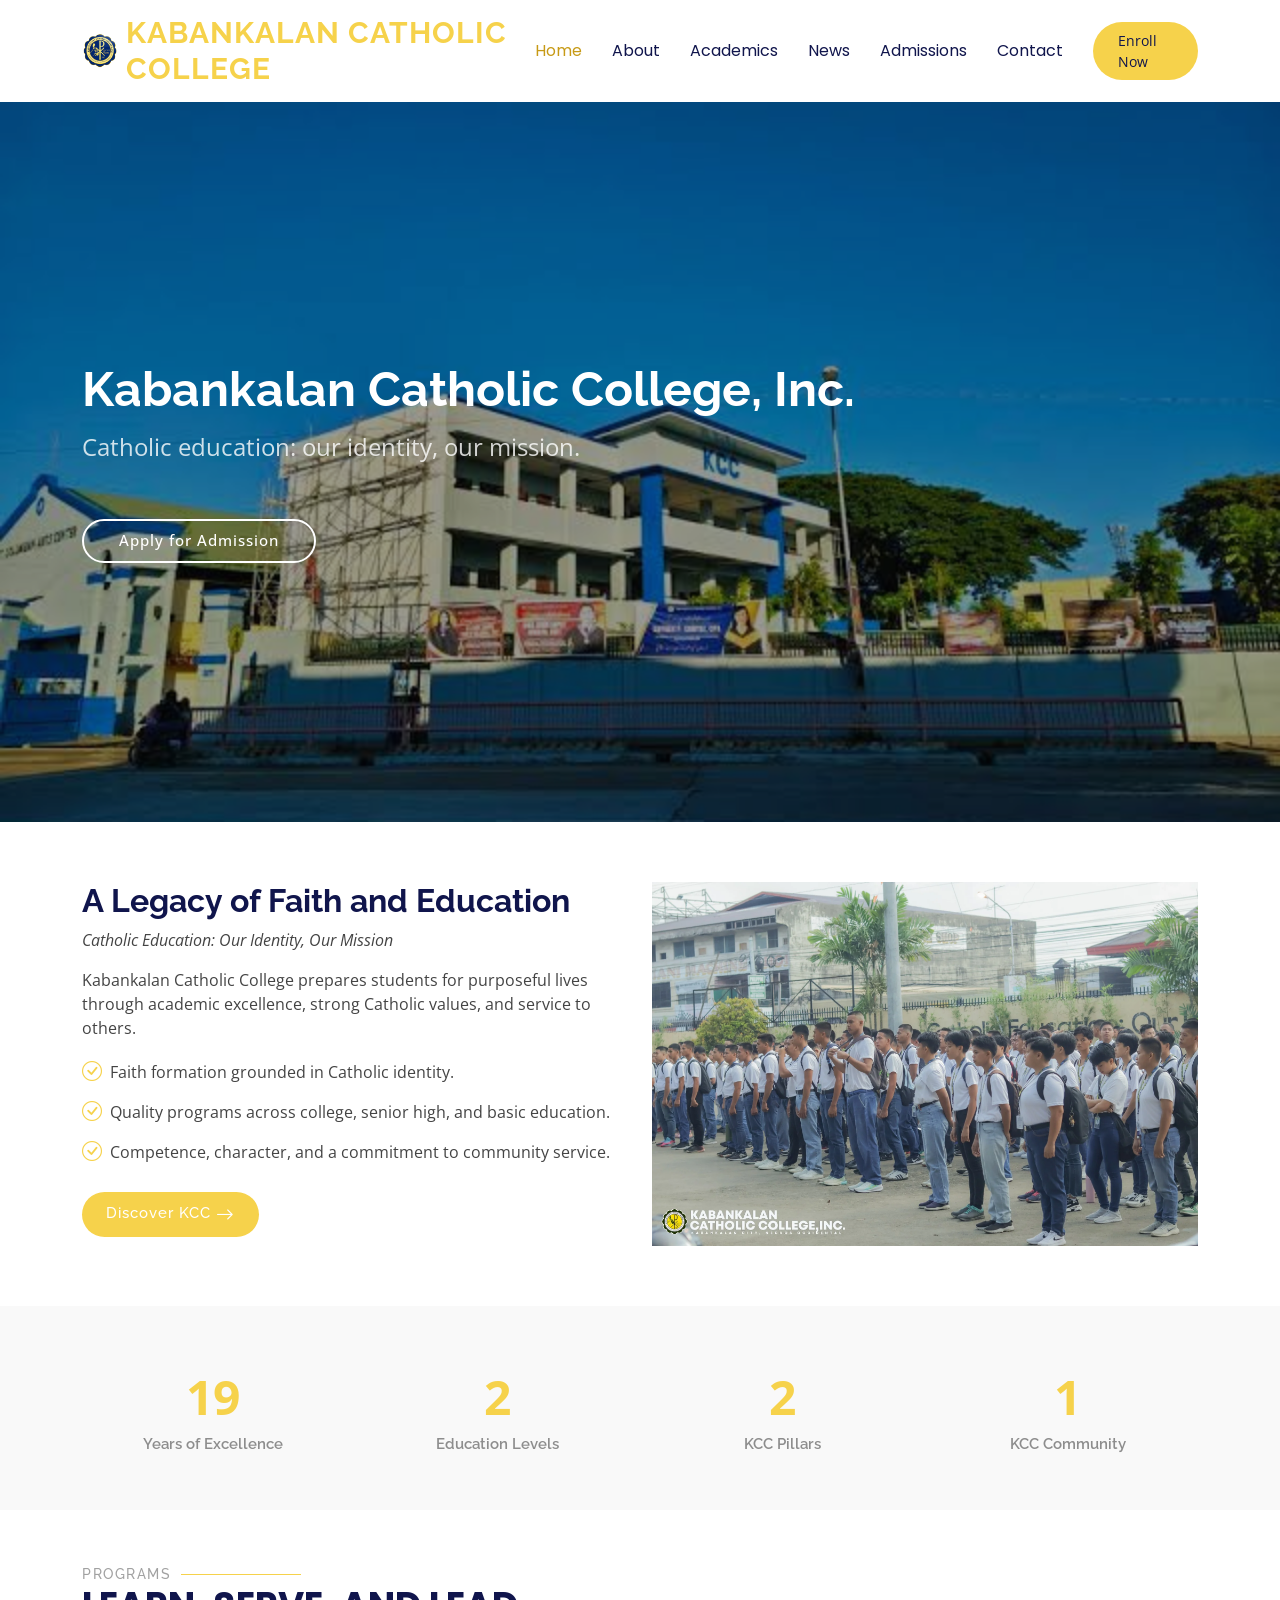
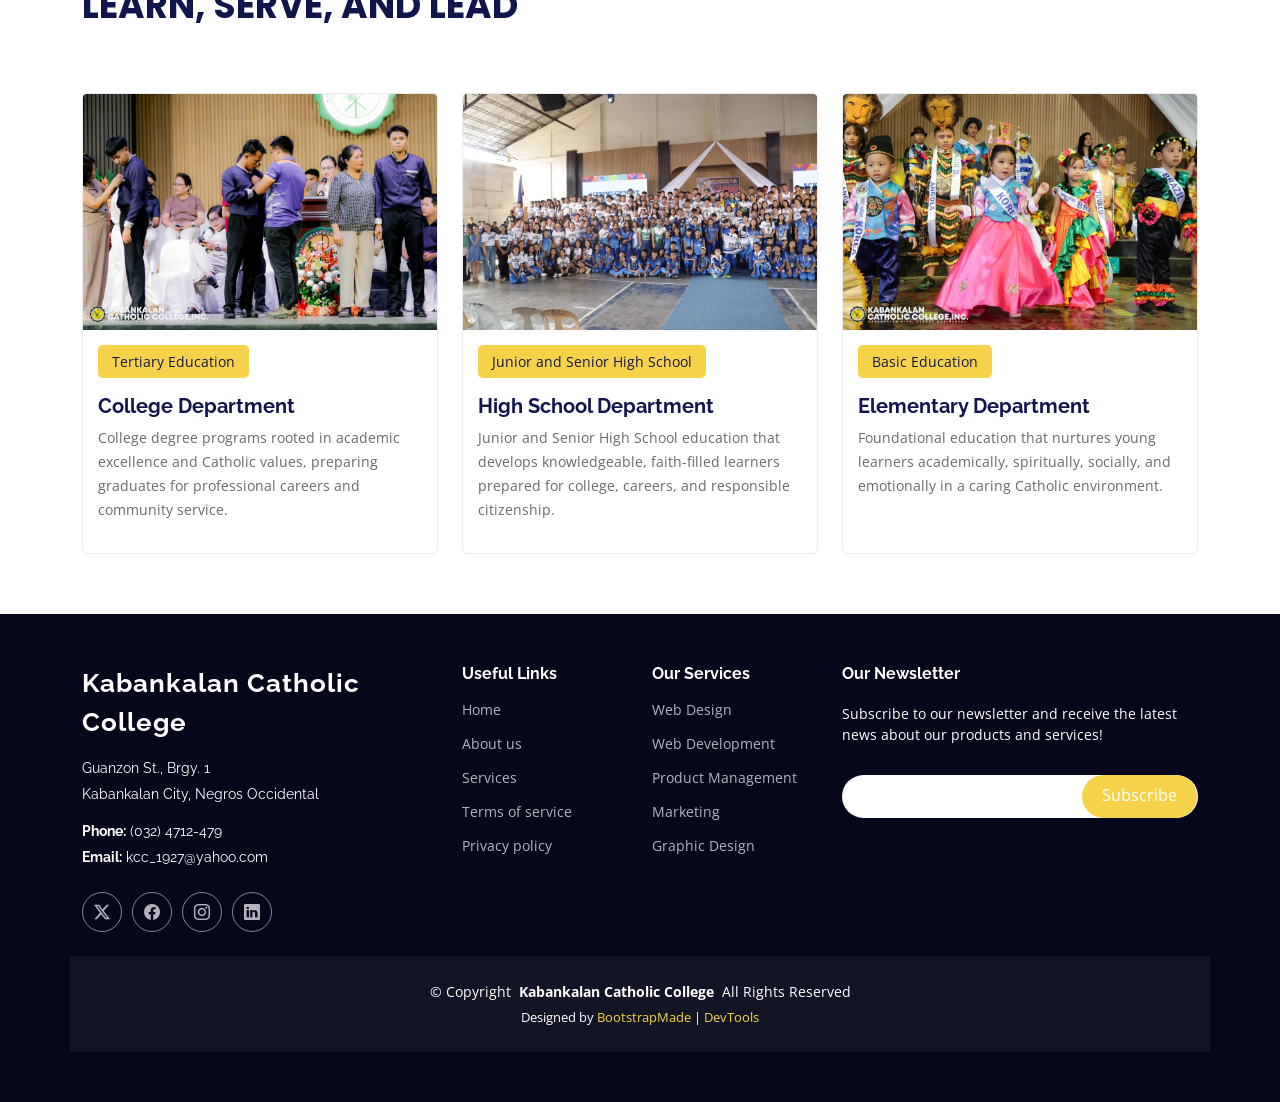
==== commit 71dbba24: "finalizing" ====
--- a/index.html
+++ b/index.html
@@ -183,7 +183,7 @@
 
           <div class="col-lg-4 col-md-6 d-flex align-items-stretch mt-4 mt-md-0" data-aos="zoom-in" data-aos-delay="200">
             <div class="course-item">
-              <img src="assets/img/kcc/criminology-rites.webp" class="img-fluid" alt="KCC High School Department">
+              <img src="assets/img/kcc/image.png" class="img-fluid" alt="KCC High School Department">
               <div class="course-content">
                 <div class="d-flex justify-content-between align-items-center mb-3">
                   <p class="category">Junior and Senior High School</p>
@@ -197,7 +197,7 @@
 
           <div class="col-lg-4 col-md-6 d-flex align-items-stretch mt-4 mt-lg-0" data-aos="zoom-in" data-aos-delay="300">
             <div class="course-item">
-              <img src="assets/img/course/course-3.webp" class="img-fluid" alt="KCC Elementary Department">
+              <img src="assets/img/course/elem.png" class="img-fluid" alt="KCC Elementary Department">
               <div class="course-content">
                 <div class="d-flex justify-content-between align-items-center mb-3">
                   <p class="category">Basic Education</p>
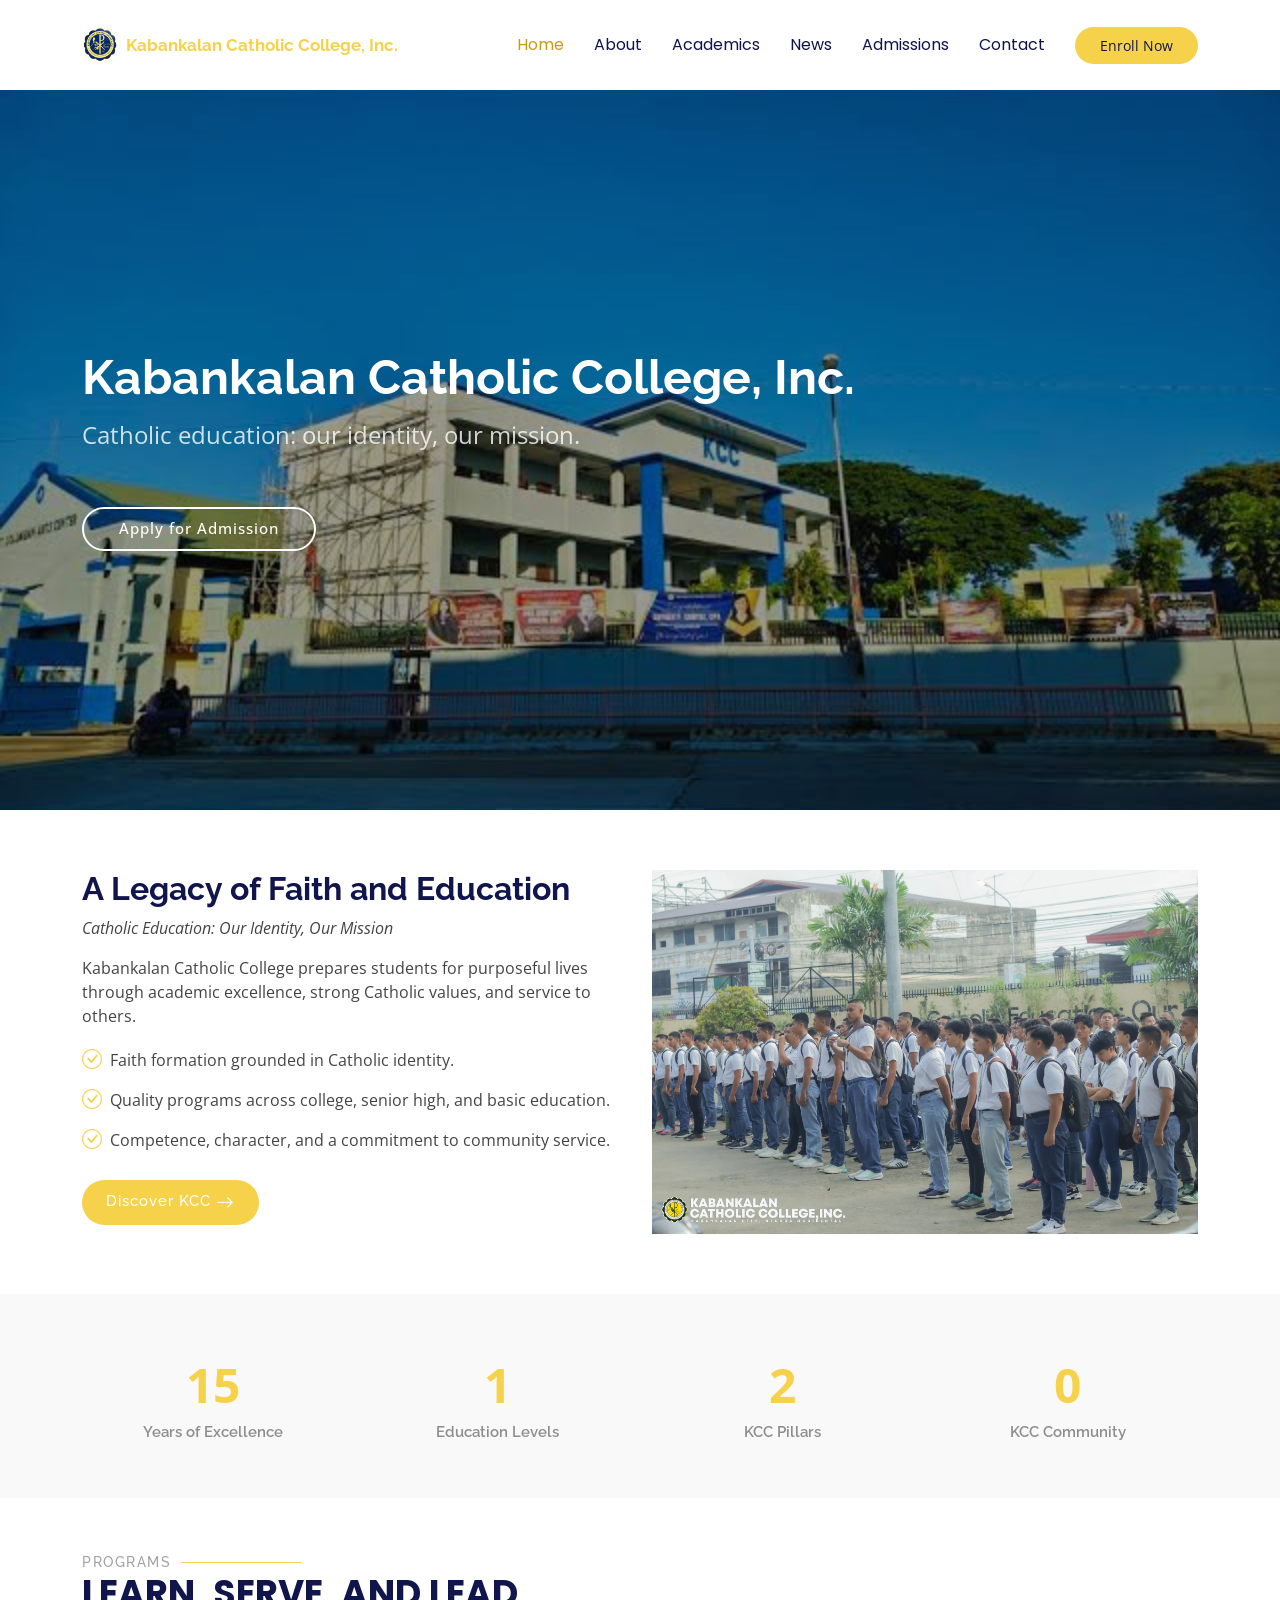
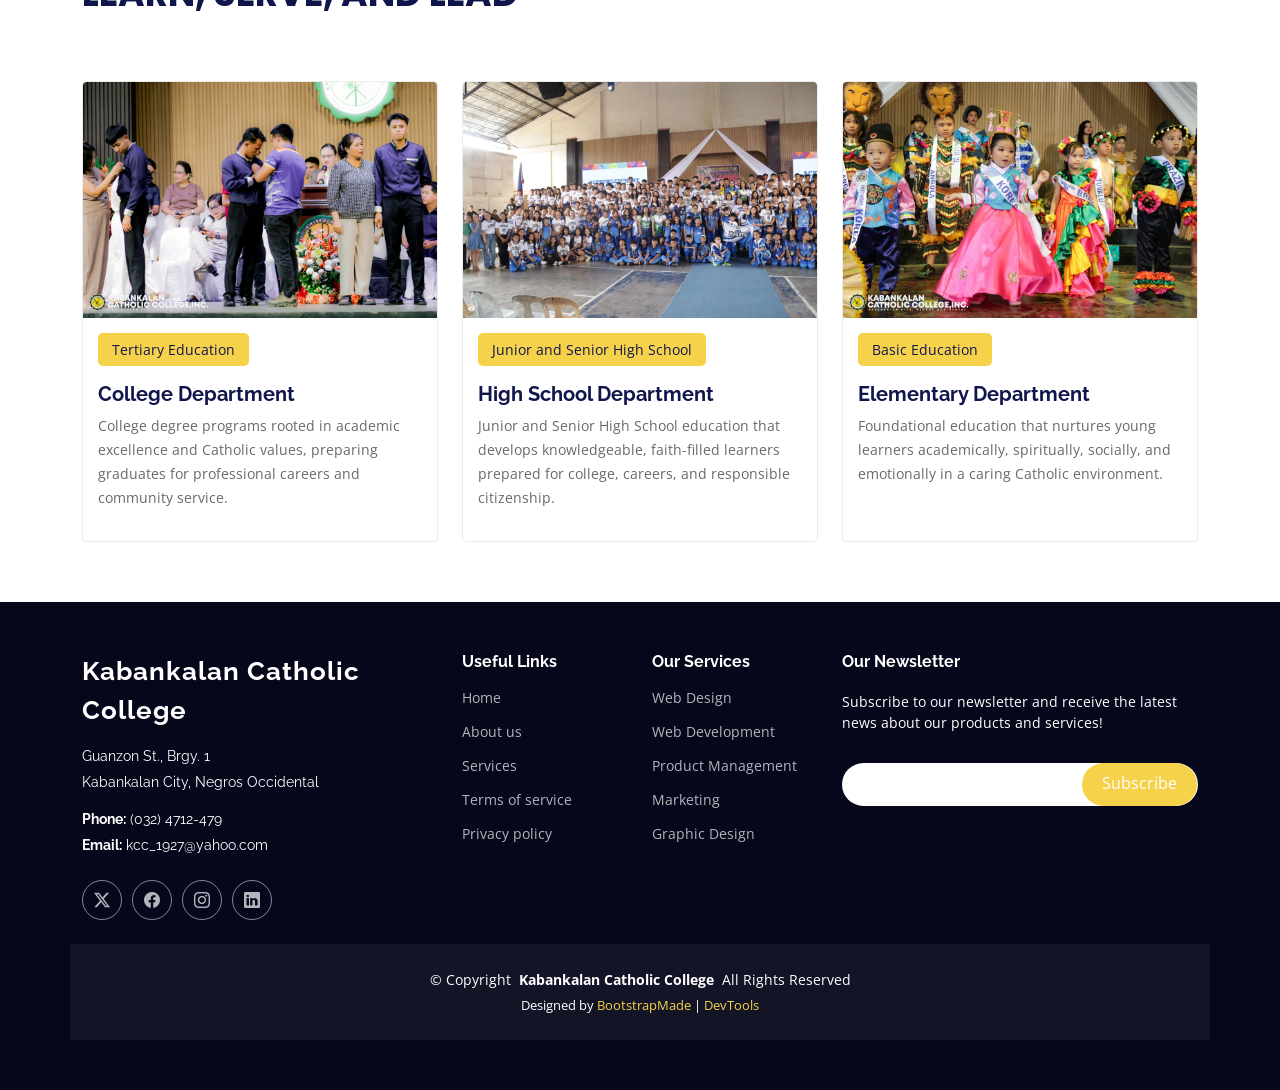
==== commit 4a83ef3e: "final" ====
--- a/index.html
+++ b/index.html
@@ -9,7 +9,7 @@
   <meta name="keywords" content="">
 
   <!-- Favicons -->
-  <link href="assets/img/favicon.png" rel="icon">
+  <link href="assets/img/kcc/kcc-logo.png" rel="icon">
   <link href="assets/img/apple-touch-icon.png" rel="apple-touch-icon">
 
   <!-- Fonts -->
@@ -43,7 +43,7 @@
 
       <a href="index.html" class="logo d-flex align-items-center me-auto">
         <img src="assets/img/kcc/kcc-logo.png" alt="Kabankalan Catholic College logo">
-        <h1 class="sitename">Kabankalan Catholic College</h1>
+        <h1 class="sitename">Kabankalan Catholic College, Inc.</h1>
       </a>
 
       <nav id="navmenu" class="navmenu">
--- a/assets/css/main.css
+++ b/assets/css/main.css
@@ -231,19 +231,22 @@
 
 .header .logo {
   line-height: 1;
+  min-width: 0;
 }
 
 .header .logo img {
   max-height: 36px;
   margin-right: 8px;
+  flex-shrink: 0;
 }
 
 .header .logo h1 {
   font-weight: 700;
-  font-size: 30px;
+  font-size: clamp(14px, 1.35vw, 24px);
   margin: 0;
-  letter-spacing: 1px;
-  text-transform: uppercase;
+  letter-spacing: 0;
+  text-transform: none;
+  white-space: nowrap;
   color: var(--accent-color);
 }
 
